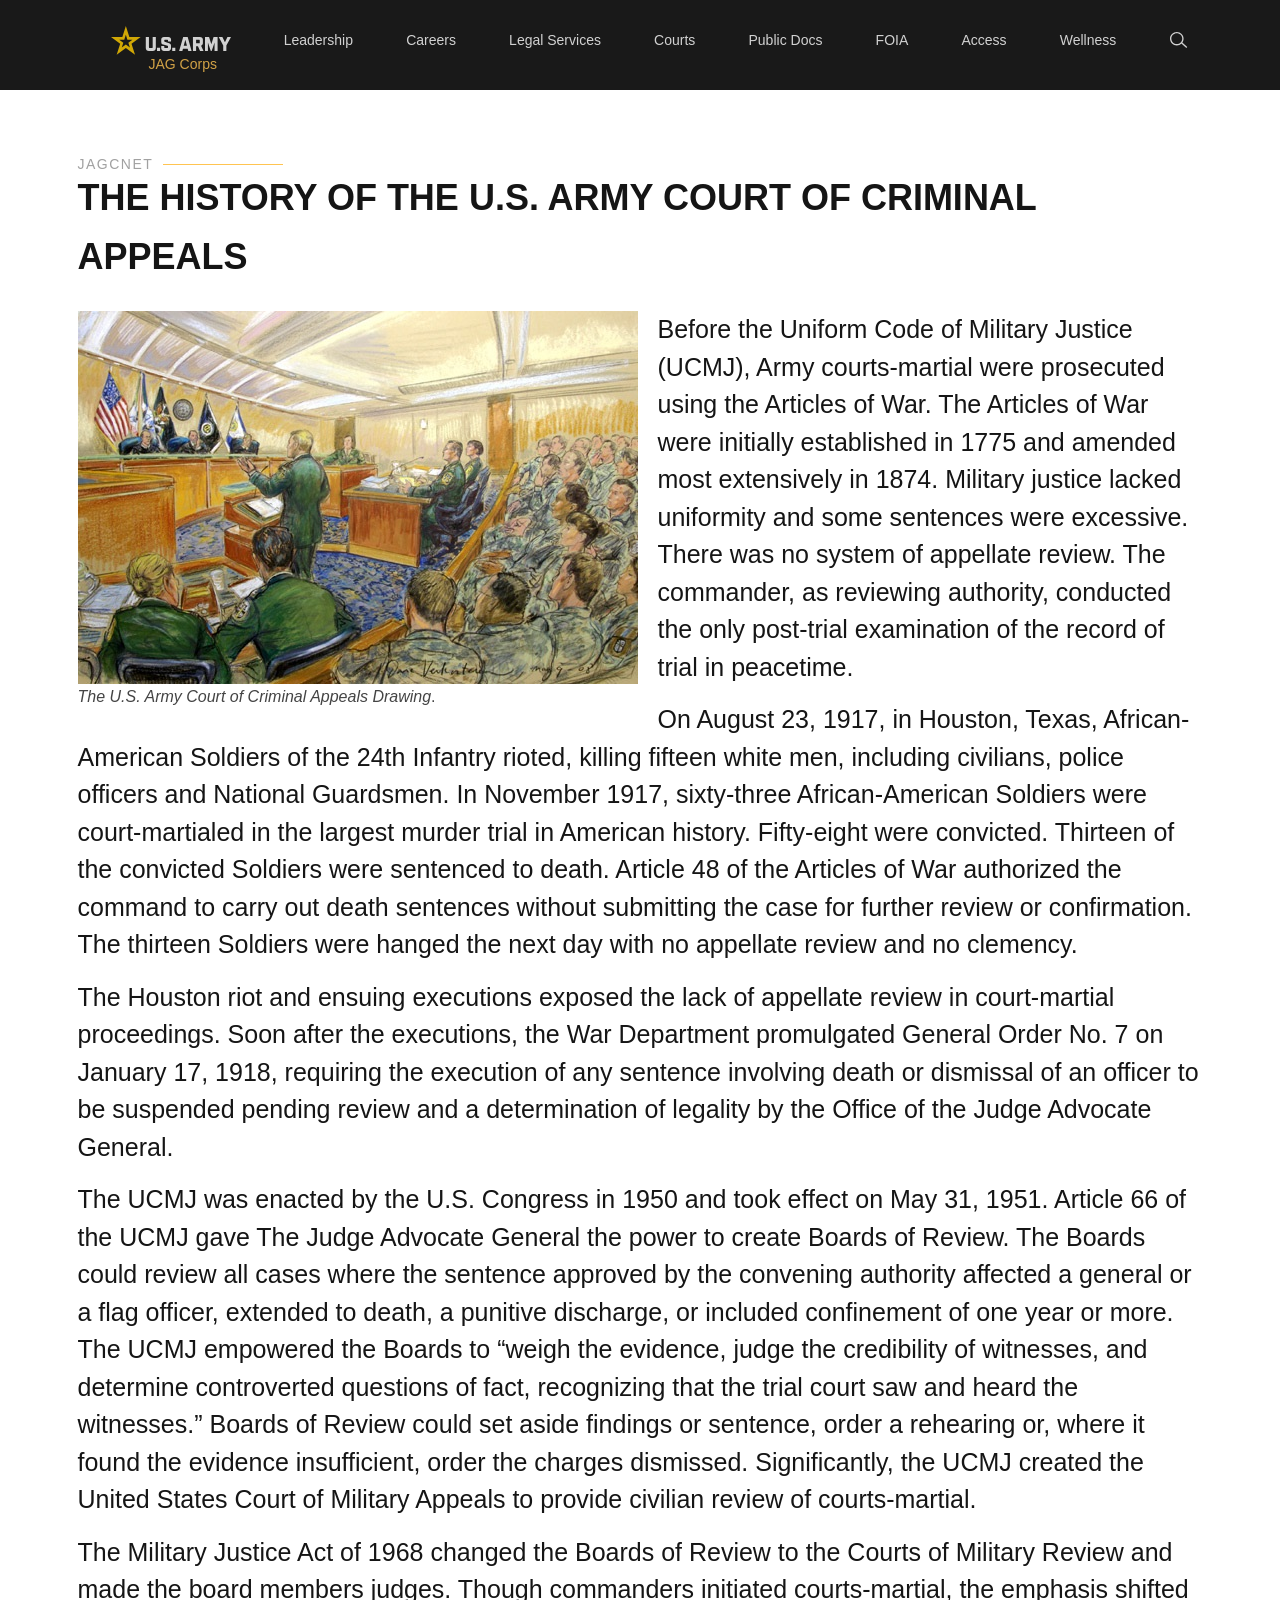
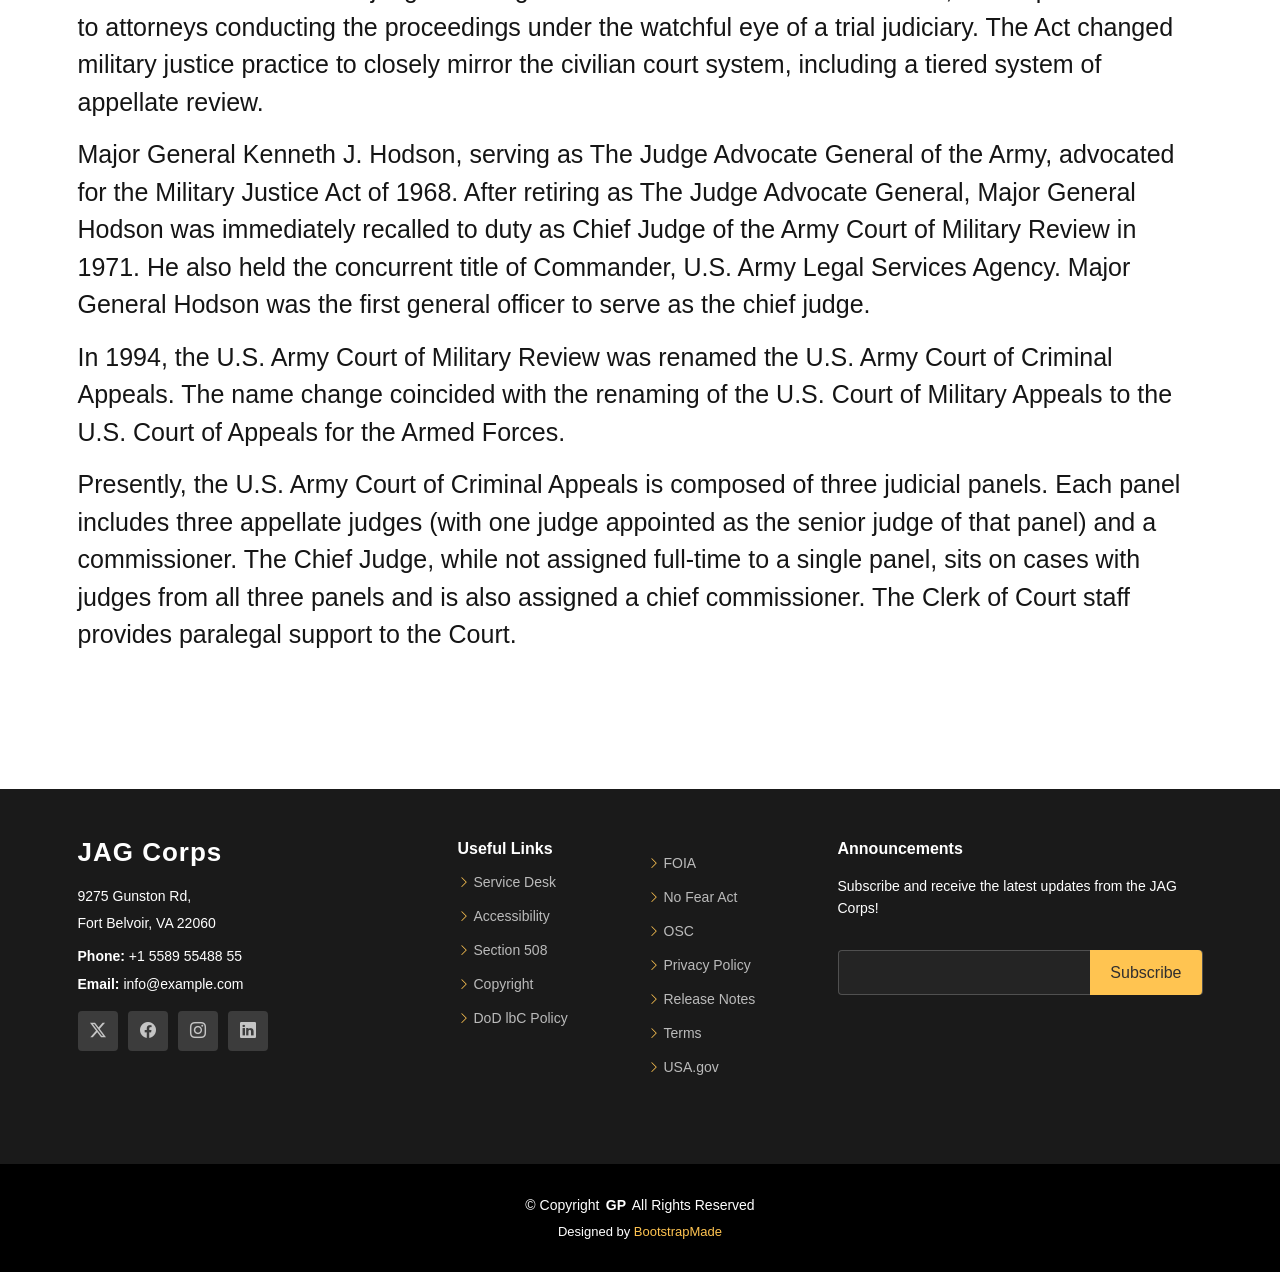
==== appeals.html @ 8dbef09d "updated new pages judical and appeals" ====
<!DOCTYPE html>
<html lang="en">

<head>
  <meta charset="utf-8">
  <meta content="width=device-width, initial-scale=1.0" name="viewport">
  <title>Index - Gp Bootstrap Template</title>
  <meta content="" name="description">
  <meta content="" name="keywords">

  <!-- Favicons -->
  <link href="assets/img/favicon.png" rel="icon">
  <link href="assets/img/apple-touch-icon.png" rel="apple-touch-icon">

  <!-- Fonts -->
  <link href="https://fonts.googleapis.com" rel="preconnect">
  <link href="https://fonts.gstatic.com" rel="preconnect" crossorigin>
  <link
    href="https://fonts.googleapis.com/css2?family=Roboto:ital,wght@0,100;0,300;0,400;0,500;0,700;0,900;1,100;1,300;1,400;1,500;1,700;1,900&family=Poppins:ital,wght@0,100;0,200;0,300;0,400;0,500;0,600;0,700;0,800;0,900;1,100;1,200;1,300;1,400;1,500;1,600;1,700;1,800;1,900&family=Raleway:ital,wght@0,100;0,200;0,300;0,400;0,500;0,600;0,700;0,800;0,900;1,100;1,200;1,300;1,400;1,500;1,600;1,700;1,800;1,900&display=swap"
    rel="stylesheet">

  <!-- Vendor CSS Files -->
  <link href="assets/vendor/bootstrap/css/bootstrap.min.css" rel="stylesheet">
  <link href="assets/vendor/bootstrap-icons/bootstrap-icons.css" rel="stylesheet">
  <link href="assets/vendor/aos/aos.css" rel="stylesheet">
  <link href="assets/vendor/swiper/swiper-bundle.min.css" rel="stylesheet">
  <link href="assets/vendor/glightbox/css/glightbox.min.css" rel="stylesheet">

  <!-- Main CSS File -->
  <link href="assets/css/main.css" rel="stylesheet">

  <!-- =======================================================
  * Template Name: Gp
  * Template URL: https://bootstrapmade.com/gp-free-multipurpose-html-bootstrap-template/
  * Updated: Jun 14 2024 with Bootstrap v5.3.3
  * Author: BootstrapMade.com
  * License: https://bootstrapmade.com/license/
  ======================================================== -->
</head>

<body class="index-page">

  <!-- Nav wrapper -->
  <div class="nav-container">
    <nav>
      <ul class="mobile-nav">
        <li>
          <div class="menu-icon-container">
            <div class="menu-icon">
              <span class="line-1"></span>
              <span class="line-2"></span>
            </div>
          </div>
        </li>
        <li class="new-mobile-logo">
          <a href="./index.html" class="link-logo" target="_blank">
            <img src="./assets/images/usarmy.svg" alt="" class="img-logo">
          </a>
          <p class="">JAG Corps</p>
        </li>
        <!-- <li>
            <a href="#" class="link-bag"></a>
          </li> -->
      </ul>
      <ul class="desktop-nav">
        <li>
          <a href="./index.html" class="link-logo">
            <img src="./assets/images/usarmy.svg" alt="" class="img-logo">
            <span class="jag-logo">JAG Corps</span>
          </a>
        </li>
        <li>
          <a href="#" class="tab-search" id="tab-search">Leadership</a>
        </li>
        <li>
          <a href="#" class="second-search">Careers</a>
        </li>
        <li>
          <a href="#" class="third-search">Legal Services</a>
        </li>
        <li>
          <a href="#" class="fourth-search">Courts</a>
        </li>
        <li>
          <a href="#" class="five-search">Public Docs</a>
        </li>
        <li>
          <a href="#" class="six-search">FOIA</a>
        </li>
        <li>
          <a href="#" class="seven-search">Access</a>
        </li>
        <li>
          <a href="#" class="eight-search">Wellness</a>
        </li>
        <li>
          <a href="#" class="link-search"></a>
        </li>
        <!-- <li>
                      <a href="#" class="link-bag"></a>
                  </li> -->
      </ul>
    </nav> <!-- End of navigation items -->

    <!-- Search bar code -->
    <div class="search-container hide">
      <div class="link-search"></div>

      <div class="search-bar active">
        <form action="">
          <input type="text" placeholder="Search JAGCNet">
        </form>
      </div>
      <div class="link-close"></div>
      <div class="quick-links">
        <!-- I added a logo here -->
        <!-- <div class="desktop-logo">
            <img src="./assets/images/usarmy.svg" alt="" class="img-logo">
            <span class="jag-logo">JAG Corps</span>
          </div> -->
        <h2>Quick Links</h2>
        <ul class="flex-links">
          <li>
            <a href="https://tjaglcs.army.mil/" target="_blank">Legal Center and School</a>
          </li>
          <li>
            <a href="https://www.jagcnet.army.mil/sites/Advocacy.nsf" target="_blank">Advocacy Center</a>
          </li>
          <li>
            <a href="https://www.jagcnet.army.mil/ppto" target="_blank">Personnel</a>
          </li>
          <li>
            <a href="https://www.jagcnet.army.mil/Sites/CP56.nsf" target="_blank">CP-56</a>
          </li>
          <li>
            <a href="https://www.army.mil/ostc" target="_blank">OSTC</a>
          </li>
          <li>
            <a href="https://www.jagcnet.army.mil/Sites/JAGC.nsf/help.xsp" target="_blank">Help</a>
          </li>
          <li>
            <a href="#">Contact</a>
          </li>
          <li>
            <a href="#">Public Administrator Login</a>
          </li>
          <li>
            <a href="#">Login to JAGCNet</a>
          </li>
        </ul>


      </div>
    </div>

    <!-- Search bar code first link -->
    <div class="search-container first-link hide" id="first-link">
      <div class="link-search"></div>
      <div class="tab-search"></div>
      <div class="search-bar active">
        <form action="">
          <input type="text" placeholder="Search JAGCNet">
        </form>
      </div>
      <div class="firstLink-close"></div>
      <div class="quick-links">
        <!-- <div class="desktop-logo">
            <img src="./assets/images/usarmy.svg" alt="" class="img-logo">
            <span class="jag-logo">JAG Corps</span>
          </div> -->
        <h2>Leadership Links</h2>
        <ul class="flex-links">
          <li>
            <a href="./leader.html" target="_blank">Leadership</a>
          </li>
          <li>
            <a href="https://www.jagcnet.army.mil/Sites/jagc.nsf/homeContent.xsp?open&documentId=DEE613DFEC84B73B852579BC006142CE"
              target="_blank">Mission and Vision</a>
          </li>
          <li>
            <a href="https://www.jagcnet.army.mil/Sites/jagc.nsf/homeContent.xsp?documentId=A7D21BDE69E7A0E685258801005858F8"
              target="_blank">JAG Corps Strategy</a>
          </li>

          <li>
            <a href="https://www.jagcnet.army.mil/Sites/jagc.nsf/91EFF120637EC24D85257DB7005D879C/$File/JAGC%20Poster%202014.pdf"
              target="_blank">JAGC Poster</a>
          </li>


          <li>
            <a href="#">Army OneSource</a>
          </li>
          <li>
            <a href="https://login.milsuite.mil/?goto=https%3A%2F%2Fwww.milsuite.mil%3A443%2F"
              target="_blank">MilSuite</a>
          </li>
          <li>
            <a href="https://www.jagcnet.army.mil/Sites/JAGC.nsf/inMemoriam.xsp" target="_blank">In Memoriam</a>
          </li>
          <li>
            <a href="https://www.jagcnet.army.mil/Sites/JAGC.nsf/46DCA0CA1EE75266852586C5004A681F/$File/US%20Army%20JAG%20Corps%20Four%20Constants%20Smart%20Card.pdf"
              target="_blank">US Army JAG Corps Four “Constants” Smart Card</a>
          </li>
          <li>
            <a href="https://www.jagcnet.army.mil/Sites/JAGC.nsf/homeContent.xsp?open&documentId=7A2BDED61356AFAC852579F400662B36"
              target="_blank">Reserve Army Office Legal Websites</a>
          </li>

        </ul>


      </div>
    </div>

    <!-- Search bar code second link -->
    <div class="search-container second-link hide" id="second-link">
      <div class="link-search"></div>
      <div class="second-search"></div>
      <div class="search-bar active">
        <form action="">
          <input type="text" placeholder="Search Jagcnet">
        </form>
      </div>
      <div class="secondLink-close"></div>
      <div class="quick-links">
        <!-- <div class="desktop-logo">
            <img src="./assets/images/usarmy.svg" alt="" class="img-logo">
            <span class="jag-logo">JAG Corps</span>
          </div> -->
        <h2>Career Links</h2>
        <ul class="flex-links">
          <li>
            <a href="https://www.jagcnet.army.mil/GoArmyJAG" target="_blank">Lawyers</a>
          </li>
          <li>
            <a href="https://www.jagcnet.army.mil/GoArmyJAG" target="_blank">Internship/Externship Program</a>
          </li>
          <li>
            <a href="https://www.jagcnet.army.mil/GoArmyJAG" target="_blank">Paralegals</a>
          </li>
          <li>
            <a href="https://www.jagcnet.army.mil/GoArmyJAG" target="_blank">Civilians</a>
          </li>
          <li>
            <a href="https://myaccess.dmdc.osd.mil/identitymanagement/app/login" target="_blank">Military Spouse
              Attorney Hiring Program</a>
          </li>

        </ul>


      </div>
    </div>
    <!-- Search bar code third link -->
    <div class="search-container third-link hide" id="third-link">
      <div class="link-search"></div>
      <div class="third-search"></div>
      <div class="search-bar active">
        <form action="">
          <input type="text" placeholder="Search Jagcnet">
        </form>
      </div>
      <div class="thirdLink-close"></div>
      <div class="quick-links">
        <!-- <div class="desktop-logo">
            <img src="./assets/images/usarmy.svg" alt="" class="img-logo">
            <span class="jag-logo">JAG Corps</span>
          </div> -->
        <h2>Legal Services Links</h2>
        <ul class="flex-links">
          <li>
            <a href="https://www.jagcnet.army.mil/USARCS" target="_blank">Claims Website</a>
          </li>
          <li>
            <a href="https://www.jagcnet.army.mil/Apps/PCLAIMS/PCLAIMSPublic.nsf" target="_blank">File a Personnel
              Claim</a>
          </li>
          <li>
            <a href="https://www.jagcnet.army.mil/Sites/claims.nsf/homeContent.xsp?documentId=66BD58E0FFF0D03385257ABF0065D596"
              target="_blank">How to File a Tort Claim</a>
          </li>
          <li>
            <a href="https://www.jagcnet.army.mil/Legal" target="_blank">Legal Services Website</a>
          </li>
          <li>
            <a href="https://legalassistance.law.af.mil/" target="_blank">Legal Assistance Offices</a>
          </li>
          <li>
            <a href="https://www.jagcnet.army.mil/Sites/OSC.nsf" target="_blank">Office of the Soldier's Counsel</a>
          </li>
          <li>
            <a href="https://www.jagcnet.army.mil/SLRR" target="_blank">Soldier Legal Readiness Review</a>
          </li>
          <li>
            <a href="https://www.jagcnet.army.mil/SVCounsel" target="_blank">Special Victims' Counsel Program</a>
          </li>
          <li>
            <a href="https://www.jagcnet.army.mil/TDS" target="_blank">Trial Defense Service</a>
          </li>
          <li>
            <a href="#" target="_blank">Online Ethics Training</a>
          </li>
          <li>
            <a href="#" target="_blank">Initial Ethics Training for New Personnel</a>
          </li>
          <li>
            <a href="https://www.jagcnet.army.mil/Sites/ProcurementFraud.nsf" target="_blank">Procurement Fraud
              Division</a>
          </li>
        </ul>


      </div>
    </div>
    <!-- Search bar code fourth link -->
    <div class="search-container fourth-link hide" id="fourth-link">
      <div class="link-search"></div>
      <div class="fourth-search"></div>
      <div class="search-bar active">
        <form action="">
          <input type="text" placeholder="Search Jagcnet">
        </form>
      </div>
      <div class="fourthLink-close"></div>
      <div class="quick-links">
        <!-- <div class="desktop-logo">
            <img src="./assets/images/usarmy.svg" alt="" class="img-logo">
            <span class="jag-logo">JAG Corps</span>
          </div> -->
        <h2>Court Links</h2>
        <ul class="flex-links">
          <li>
            <a href="https://www.jagcnet.army.mil/USATJ" target="_blank">U.S. Army Trial Judiciary</a>
          </li>
          <li>
            <a href="https://www.jagcnet.army.mil/Apps/eDocket/eDocketPublic.nsf" target="_blank">eDocket</a>
          </li>
          <li>
            <a href="#">Random Number Generator (Classic Version)</a>
          </li>
          <li>
            <a href="https://www.jagcnet.army.mil/PMRG" target="_blank">Court-Martial Panel Member
              Randomization Generator</a>
          </li>
          <li>
            <a href="https://www.jagcnet.army.mil/ACCA" target="_blank">U.S. Army Court of Criminal Appeals</a>
          </li>
          <li>
            <a href="https://www.jagcnet.army.mil/ACCALibrary/cases/opinions/OC" target="_blank">ACCA APPELLATE
              LIBRARY</a>
          </li>
          <li>
            <a href="https://www.jagcnet.army.mil/RulesofCourt" target="_blank">Rules of the Court</a>
          </li>
          <li>
            <a href="https://www.armfor.uscourts.gov/newcaaf/home.htm" target="_blank">U.S. Court of Appeals for the
              Armed Forces</a>
          </li>
          <li>
            <a href="https://www.supremecourt.gov/" target="_blank">U.S. Supreme Court</a>
          </li>
        </ul>


      </div>
    </div>
    <!-- Search bar code five link -->
    <div class="search-container five-link hide" id="five-link">
      <div class="link-search"></div>
      <div class="five-search"></div>
      <div class="search-bar active">
        <form action="">
          <input type="text" placeholder="Search Jagcnet">
        </form>
      </div>
      <div class="fiveLink-close"></div>
      <div class="quick-links">
        <!-- <div class="desktop-logo">
            <img src="./assets/images/usarmy.svg" alt="" class="img-logo">
            <span class="jag-logo">JAG Corps</span>
          </div> -->
        <h2>Public Libraries</h2>
        <ul class="flex-links">
          <li>
            <a href="#">Administrative and Civil Law</a>
          </li>
          <li>
            <a href="#">Claims</a>
          </li>
          <li>
            <a href="#">Contract and Fiscal law</a>
          </li>
          <li>
            <a href="#">National Security Law</a>
          </li>
          <li>
            <a href="#">Legal Assistance</a>
          </li>
          <li>
            <a href="https://www.jagcnet.army.mil/Sites/jagc.nsf/EE26CE7A9678A67A85257E1300563559/$File/CommandersLegalHandbook.pdf"
              target="_blank">Commander's Legal Handbook</a>
          </li>
          <li>
            <a href="https://www.jagcnet.army.mil/lawofficemanagement" target="_blank">Law Office Management</a>
          </li>
          <li>
            <a href="https://www.jagcnet.army.mil/Sites/JAGC.nsf/F3FBB5D831EAED2F8525855F006400F2/%24File/2019%20Advocacy%20Trainer.pdf"
              target="_blank">Advocacy Trainer (PDF Manual only)</a>
          </li>
          <li>
            <a href="https://www.jagcnet.army.mil/Sites/jagc.nsf/homeContent.xsp?documentId=7C4D0630163282308525855F00647525"
              target="_blank">Advocacy Trainer (PDF Manual and Videos)</a>
          </li>
          <li>
            <a href="#">Pub 1-1</a>
          </li>
          <li>
            <a href="https://www.jagcnet.army.mil/Sites/JAGC.nsf/homeContent.xsp?documentId=6448C92179F9C21C8525897C003AFC80"
              target="_blank">RC PPTO Update</a>
          </li>

        </ul>

      </div>
    </div>


    <!-- Search bar code six link -->
    <div class="search-container six-link hide" id="six-link">
      <div class="link-search"></div>
      <div class="six-search"></div>
      <div class="search-bar active">
        <form action="">
          <input type="text" placeholder="Search Jagcnet">
        </form>
      </div>
      <div class="sixLink-close"></div>
      <div class="quick-links">
        <!-- <div class="desktop-logo">
            <img src="./assets/images/usarmy.svg" alt="" class="img-logo">
            <span class="jag-logo">JAG Corps</span>
          </div> -->
        <h2>FOIA Links</h2>
        <ul class="flex-links">
          <li>
            <a href="#">ACCA Opinions</a>
          </li>
          <li>
            <a href="#">Army Court-Martial Public Record System</a>
          </li>
          <li>
            <a href="#">Army Settlements</a>
          </li>
          <li>
            <a href="#">Bankruptcy Listings</a>
          </li>
          <li>
            <a href="#">FOIA Contact Information</a>
          </li>
          <li>
            <a href="#">Commander's Legal Handbook</a>
          </li>


        </ul>

      </div>
    </div>

    <!-- Search bar code seven link -->
    <div class="search-container seven-link hide" id="seven-link">
      <div class="link-search"></div>
      <div class="seven-search"></div>
      <div class="search-bar active">
        <form action="">
          <input type="text" placeholder="Search Jagcnet">
        </form>
      </div>
      <div class="sevenLink-close"></div>
      <div class="quick-links">
        <!-- <div class="desktop-logo">
            <img src="./assets/images/usarmy.svg" alt="" class="img-logo">
            <span class="jag-logo">JAG Corps</span>
          </div> -->
        <h2>Access Links</h2>
        <ul class="flex-links">
          <li>
            <a href="#">FOIA</a>
          </li>
          <li>
            <a href="#">Request an Account</a>
          </li>
        </ul>

      </div>
    </div>

    <!-- Search bar code eight link -->
    <div class="search-container eight-link hide" id="eight-link">
      <div class="link-search"></div>
      <div class="eight-search"></div>
      <div class="search-bar active">
        <form action="">
          <input type="text" placeholder="Search Jagcnet">
        </form>
      </div>
      <div class="eightLink-close"></div>
      <div class="quick-links">
        <!-- <div class="desktop-logo">
            <img src="./assets/images/usarmy.svg" alt="" class="img-logo">
            <span class="jag-logo">JAG Corps</span>
          </div> -->
        <h2>Wellness Resource Links</h2>
        <ul class="flex-links">
          <li>
            <a href="#">OCONUS Military Family Life Counseling (MFLC) POCs</a>
          </li>
          <li>
            <a href="#">Military Crisis Line</a>
          </li>
          <li>
            <a href="#">Army Suicide Prevention Program</a>
          </li>
          <li>
            <a href="#">Suicide & Crisis Hotline</a>
          </li>
          <li>
            <a href="#">Human Performance Resources (by CHAMP)</a>
          </li>
          <li>
            <a href="#">Health & Wellness (Military OneSource)</a>
          </li>
          <li>
            <a href="#">Mental Health Resources</a>
          </li>
          <li>
            <a href="#">ABA Mental Health Resources</a>
          </li>
          <li>
            <a href="#">Army Resilience Directorate</a>
          </li>
          <li>
            <a href="#">Army Ready and Resilient (R2) Performance Centers</a>
          </li>
          <li>
            <a href="#">Stress and Relaxation Drills</a>
          </li>
          <li>
            <a href="#">Nutrition Tips</a>
          </li>
        </ul>

      </div>
    </div>




    <!-- Mobile Verison -->
    <div class="mobile-search-container">
      <div class="link-search"></div>
      <div class="search-bar">
        <form action="">
          <input type="text" placeholder="Search JAGCNet">
        </form>
      </div>
      <span class="cancel-btn">Cancel</span>
      <div class="quick-links">
        <h2>Quick Links</h2>
        <ul>
          <li>
            <a href="#">Legal Center and School</a>
          </li>
          <li>
            <a href="#">Advocacy Center</a>
          </li>
          <li>
            <a href="#">Personnel</a>
          </li>
          <li>
            <a href="#">CP-56</a>
          </li>
          <li>
            <a href="#">OSTC</a>
          </li>
          <li>
            <a href="#">Help</a>
          </li>
          <li>
            <a href="#">Contact</a>
          </li>
          <li>
            <a href="#">Public Administrator Login</a>
          </li>
          <li>
            <a href="#">Login to JAGCNet</a>
          </li>
        </ul>


      </div>
    </div>

    <!-- leadership Mobile Verison -->
    <div class="firstmobile-search-container hide">
      <div class="link-search"></div>
      <div class="search-bar">
        <form action="">
          <input type="text" placeholder="Search JAGCNet">
        </form>
      </div>
      <span class="cancel-btn">Cancel</span>
      <div class="quick-links">
        <h2>Leadership Links</h2>
        <ul>
          <li>
            <a href="./leader.html">Leadership</a>
          </li>
          <li>
            <a href="#">Mission and Vision</a>
          </li>
          <li>
            <a href="#">JAG Corps Strategy</a>
          </li>
          <li>
            <a href="#">JAGC Poster</a>
          </li>
          <li>
            <a href="#">US Army JAG Corps Four “Constants” Smart Card</a>
          </li>
          <li>
            <a href="#">Reserve Army Office Legal Websites</a>
          </li>
          <li>
            <a href="#">Army OneSource</a>
          </li>
          <li>
            <a href="#">MilSuite</a>
          </li>
          <li>
            <a href="#">In Memoriam</a>
          </li>
        </ul>


      </div>
    </div>

    <!-- Careers Mobile Verison -->
    <div class="secondmobile-search-container hide">
      <div class="link-search"></div>
      <div class="search-bar">
        <form action="">
          <input type="text" placeholder="Search JAGCNet">
        </form>
      </div>
      <span class="cancel-btn">Cancel</span>
      <div class="quick-links">
        <h2>Career Links</h2>
        <ul>
          <li>
            <a href="#">Lawyers</a>
          </li>
          <li>
            <a href="#">Internship/Externship Program</a>
          </li>
          <li>
            <a href="#">Paralegals</a>
          </li>
          <li>
            <a href="#">Military Spouse Attorney Hiring Program</a>
          </li>
        </ul>


      </div>
    </div>

    <!-- Legal Services Mobile Verison -->
    <div class="thirdmobile-search-container hide">
      <div class="link-search"></div>
      <div class="search-bar">
        <form action="">
          <input type="text" placeholder="Search JAGCNet">
        </form>
      </div>
      <span class="cancel-btn">Cancel</span>
      <div class="quick-links">
        <h2>Legal Services</h2>
        <ul>
          <li>
            <a href="#">Claims Website</a>
          </li>
          <li>
            <a href="#">File a Personnel Claim</a>
          </li>
          <li>
            <a href="#">How to File a Tort Claim</a>
          </li>
          <li>
            <a href="#">Legal Services Website</a>
          </li>
          <li>
            <a href="#">Legal Assistance Offices</a>
          </li>
          <li>
            <a href="#">Office of the Soldier's Counsel</a>
          </li>
          <li>
            <a href="#">Soldier Legal Readiness Review</a>
          </li>
          <li>
            <a href="#">Special Victims' Counsel Program</a>
          </li>
          <li>
            <a href="#">Trial Defense Service</a>
          </li>
          <li>
            <a href="#">Online Ethics Training</a>
          </li>
          <li>
            <a href="#">Initial Ethics Training for New Personnel</a>
          </li>
          <li>
            <a href="#">Procurement Fraud Division</a>
          </li>
        </ul>
      </div>
    </div>
    <!-- Courts Mobile Verison -->
    <div class="fourthmobile-search-container hide">
      <div class="link-search"></div>
      <div class="search-bar">
        <form action="">
          <input type="text" placeholder="Search JAGCNet">
        </form>
      </div>
      <span class="cancel-btn">Cancel</span>
      <div class="quick-links">
        <h2>Court Links</h2>
        <ul>
          <li>
            <a href="#">U.S. Army Trial Judiciary (Website)</a>
          </li>
          <li>
            <a href="#">U.S. Army Trial Judiciary (Website)</a>
          </li>
          <li>
            <a href="#">Random Number Generator (Classic Version)</a>
          </li>
          <li>
            <a href="#">Court-Martial Panel Randomization Generator</a>
          </li>
          <li>
            <a href="#">U.S. Army Court of Criminal Appeals (Website)</a>
          </li>
          <li>
            <a href="#">U.S. Army Court of Criminal Appeals (Opinions)</a>
          </li>
          <li>
            <a href="#">Rules of the Court</a>
          </li>
          <li>
            <a href="#">U.S. Court of Appeals for the Armed Forces</a>
          </li>
          <li>
            <a href="#">U.S. Supreme Court</a>
          </li>
        </ul>
      </div>
    </div>

    <!-- Public Docs Mobile Verison -->
    <div class="fivemobile-search-container hide">
      <div class="link-search"></div>
      <div class="search-bar">
        <form action="">
          <input type="text" placeholder="Search JAGCNet">
        </form>
      </div>
      <span class="cancel-btn">Cancel</span>
      <div class="quick-links">
        <h2>Public Doc Links</h2>
        <ul>
          <li>
            <a href="#">Administrative and Civil Law</a>
          </li>
          <li>
            <a href="#">Claims</a>
          </li>
          <li>
            <a href="#">National Security Law</a>
          </li>
          <li>
            <a href="#">Legal Assistance</a>
          </li>
          <li>
            <a href="#">Commander's Legal Handbook</a>
          </li>
          <li>
            <a href="#">Law Office Management</a>
          </li>
          <li>
            <a href="#">Advocacy Trainer (PDF Manual only)</a>
          </li>
          <li>
            <a href="#">Advocacy Trainer (PDF Manual and Videos)</a>
          </li>
          <li>
            <a href="#">Pub 1-1</a>
          </li>
          <li>
            <a href="#">RC PPTO Update</a>
          </li>
        </ul>
      </div>
    </div>

    <!-- FOIA Mobile Verison -->
    <div class="sixmobile-search-container hide">
      <div class="link-search"></div>
      <div class="search-bar">
        <form action="">
          <input type="text" placeholder="Search JAGCNet">
        </form>
      </div>
      <span class="cancel-btn">Cancel</span>
      <div class="quick-links">
        <h2>FOIA Links</h2>
        <ul>
          <li>
            <a href="#">ACCA Opinions</a>
          </li>
          <li>
            <a href="#">Army Court-Martial Public Record System</a>
          </li>
          <li>
            <a href="#">Army Settlements</a>
          </li>
          <li>
            <a href="#">Bankruptcy Listings</a>
          </li>
          <li>
            <a href="#">FOIA Contact Information</a>
          </li>
        </ul>
      </div>
    </div>

    <!-- Access Mobile Verison -->
    <div class="sevenmobile-search-container hide">
      <div class="link-search"></div>
      <div class="search-bar">
        <form action="">
          <input type="text" placeholder="Search JAGCNet">
        </form>
      </div>
      <span class="cancel-btn">Cancel</span>
      <div class="quick-links">
        <h2>Access Links</h2>
        <ul>
          <li>
            <a href="#">FOIA</a>
          </li>
          <li>
            <a href="#">Request an Account</a>
          </li>
        </ul>
      </div>
    </div>
    <!-- Wellness Mobile Verison -->
    <div class="eightmobile-search-container hide">
      <div class="link-search"></div>
      <div class="search-bar">
        <form action="">
          <input type="text" placeholder="Search JAGCNet">
        </form>
      </div>
      <span class="cancel-btn">Cancel</span>
      <div class="quick-links">
        <h2>Wellness Links</h2>
        <ul>
          <li>
            <a href="#">OCONUS Military Family Life Counseling (MFLC) POCs</a>
          </li>
          <li>
            <a href="#">Military Crisis Line</a>
          </li>
          <li>
            <a href="#">Army Suicide Prevention Program</a>
          </li>
          <li>
            <a href="#">Suicide & Crisis Hotline</a>
          </li>
          <li>
            <a href="#">Human Performance Resources (by CHAMP)</a>
          </li>
          <li>
            <a href="#">Health & Wellness (Military OneSource)</a>
          </li>
          <li>
            <a href="#">Mental Health Resources</a>
          </li>
          <li>
            <a href="#">ABA Mental Health Resources</a>
          </li>
          <li>
            <a href="#">Army Resilience Directorate</a>
          </li>
          <li>
            <a href="#">Army Ready and Resilient (R2) Performance Centers</a>
          </li>
          <li>
            <a href="#">Stress and Relaxation Drills</a>
          </li>
          <li>
            <a href="#">Nutrition Tips</a>
          </li>
        </ul>
      </div>
    </div>

  </div><!-- End  Nav wrapper -->

  <!-- This is code for the overlay feature -->
  <div class="overlay"></div>

  <main class="main">




    <!-- /Call To Action Section -->
    <!-- Team Section -->
    <section id="team" class="team section">
      <!-- Section Title -->
      <div class="container section-title" data-aos="fade-up">
        <h2>JAGCNet</h2>
        <p>The History of the U.S. Army Court of Criminal Appeals</p>
        <figure class="left">
          <img class="judical-img" src="./assets/img/drawing.png" alt="">
          <figcaption><i>The U.S. Army Court of Criminal Appeals Drawing</i>.</figcaption>
        </figure>
        
        <p class="leader-style">Before the Uniform Code of Military Justice (UCMJ), Army courts-martial were prosecuted using the Articles of War. The
        Articles of War were initially established in 1775 and amended most extensively in 1874. Military justice lacked
        uniformity and some sentences were excessive. There was no system of appellate review. The commander, as reviewing
        authority, conducted the only post-trial examination of the record of trial in peacetime.</p>
        <p class="leader-style">On August 23, 1917, in Houston, Texas, African-American Soldiers of the 24th Infantry rioted, killing fifteen white men,
        including civilians, police officers and National Guardsmen. In November 1917, sixty-three African-American Soldiers
        were court-martialed in the largest murder trial in American history. Fifty-eight were convicted. Thirteen of the
        convicted Soldiers were sentenced to death. Article 48 of the Articles of War authorized the command to carry out death
        sentences without submitting the case for further review or confirmation. The thirteen Soldiers were hanged the next day
        with no appellate review and no clemency.</p>
        <p class="leader-style">The Houston riot and ensuing executions exposed the lack of appellate review in court-martial proceedings. Soon after
        the executions, the War Department promulgated General Order No. 7 on January 17, 1918, requiring the execution of any
        sentence involving death or dismissal of an officer to be suspended pending review and a determination of legality by
        the Office of the Judge Advocate General.</p> 
        <p class="leader-style">The UCMJ was enacted by the U.S. Congress in 1950 and took effect on May 31, 1951. Article 66 of the UCMJ gave The Judge
        Advocate General the power to create Boards of Review. The Boards could review all cases where the sentence approved by
        the convening authority affected a general or a flag officer, extended to death, a punitive discharge, or included
        confinement of one year or more. The UCMJ empowered the Boards to “weigh the evidence, judge the credibility of
        witnesses, and determine controverted questions of fact, recognizing that the trial court saw and heard the witnesses.”
        Boards of Review could set aside findings or sentence, order a rehearing or, where it found the evidence insufficient,
        order the charges dismissed. Significantly, the UCMJ created the United States Court of Military Appeals to provide
        civilian review of courts-martial.</p>
        <p class="leader-style">The Military Justice Act of 1968 changed the Boards of Review to the Courts of Military Review and made the board
        members judges. Though commanders initiated courts-martial, the emphasis shifted to attorneys conducting the proceedings
        under the watchful eye of a trial judiciary. The Act changed military justice practice to closely mirror the civilian
        court system, including a tiered system of appellate review.</p> 
        <p class="leader-style">Major General Kenneth J. Hodson, serving as The Judge Advocate General of the Army, advocated for the Military Justice
        Act of 1968. After retiring as The Judge Advocate General, Major General Hodson was immediately recalled to duty as
        Chief Judge of the Army Court of Military Review in 1971. He also held the concurrent title of Commander, U.S. Army
        Legal Services Agency. Major General Hodson was the first general officer to serve as the chief judge.</p> 
        <p class="leader-style">In 1994, the U.S. Army Court of Military Review was renamed the U.S. Army Court of Criminal Appeals. The name change
        coincided with the renaming of the U.S. Court of Military Appeals to the U.S. Court of Appeals for the Armed Forces.</p> 
        <p class="leader-style">Presently, the U.S. Army Court of Criminal Appeals is composed of three judicial panels. Each panel includes three
        appellate judges (with one judge appointed as the senior judge of that panel) and a commissioner. The Chief Judge, while
        not assigned full-time to a single panel, sits on cases with judges from all three panels and is also assigned a chief
        commissioner. The Clerk of Court staff provides paralegal support to the Court.</p> 
        
        
      </div><!-- End Section Title -->
      



    </section><!-- /Team Section -->




  </main>

  <footer id="footer" class="footer">

    <div class="footer-top">
      <div class="container">
        <div class="row gy-4">
          <div class="col-lg-4 col-md-6 footer-about">
            <a href="index.html" class="logo d-flex align-items-center">
              <span class="sitename">JAG Corps</span>
            </a>
            <div class="footer-contact pt-3">
              <p>9275 Gunston Rd, </p>
              <p>Fort Belvoir, VA 22060</p>
              <p class="mt-3"><strong>Phone:</strong> <span>+1 5589 55488 55</span></p>
              <p><strong>Email:</strong> <span>info@example.com</span></p>
            </div>
            <div class="social-links d-flex mt-4">
              <a href=""><i class="bi bi-twitter-x"></i></a>
              <a href=""><i class="bi bi-facebook"></i></a>
              <a href=""><i class="bi bi-instagram"></i></a>
              <a href=""><i class="bi bi-linkedin"></i></a>
            </div>
          </div>

          <div class="col-lg-2 col-md-3 footer-links">
            <h4>Useful Links</h4>
            <ul>
              <li><i class="bi bi-chevron-right"></i> <a
                  href="https://www.jagcnet.army.mil/Sites/jagc.nsf/homeContent.xsp?documentId=218620BDB3FCBE65852587F70061B77F"
                  target="_blank"> Service Desk</a></li>
              <li><i class="bi bi-chevron-right"></i> <a
                  href="https://www.army.mil/armyequityandinclusion#org-accessibility" target="_blank">
                  Accessibility</a></li>
              <li><i class="bi bi-chevron-right"></i> <a href="https://dodcio.defense.gov/DoDSection508/Std_Stmt.aspx"
                  target="_blank"> Section 508</a></li>
              <li><i class="bi bi-chevron-right"></i> <a
                  href="https://www.jagcnet.army.mil/Sites/JAGC.nsf/footerContent.xsp" target="_blank"> Copyright</a>
              </li>
              <li><i class="bi bi-chevron-right"></i> <a href="https://dodcio.defense.gov/DoD-Web-Policy/"
                  target="_blank"> DoD lbC
                  Policy</a></li>
            </ul>
          </div>

          <div class="col-lg-2 col-md-3 footer-links">
            <h4></h4>
            <ul>
              <li><i class="bi bi-chevron-right"></i> <a
                  href="https://www.jagcnet.army.mil/Sites/JAGC.nsf/footerContent.xsp" target="_blank"> FOIA</a></li>
              <li><i class="bi bi-chevron-right"></i> <a href="https://www.army.mil/article/236698" target="_blank"> No
                  Fear Act</a>
              </li>
              <li><i class="bi bi-chevron-right"></i> <a href="https://osc.gov/Pages/About.aspx" target="_blank">
                  OSC</a></li>
              <li><i class="bi bi-chevron-right"></i> <a
                  href="https://www.jagcnet.army.mil/Sites/JAGC.nsf/footerContent.xsp" target="_blank"> Privacy
                  Policy</a></li>
              <li><i class="bi bi-chevron-right"></i> <a
                  href="https://www.jagcnet.army.mil/Sites/JAGC.nsf/footerContent.xsp" target="_blank"> Release
                  Notes</a></li>
              <li><i class="bi bi-chevron-right"></i> <a
                  href="https://www.jagcnet.army.mil/Sites/JAGC.nsf/footerContent.xsp" target="_blank"> Terms</a></li>
              <li><i class="bi bi-chevron-right"></i> <a href="https://www.usa.gov/" target="_blank"> USA.gov</a></li>
            </ul>
          </div>

          <div class="col-lg-4 col-md-12 footer-newsletter">
            <h4>Announcements</h4>
            <p>Subscribe and receive the latest updates from the JAG Corps!</p>
            <form action="forms/newsletter.php" method="post" class="php-email-form">
              <div class="newsletter-form"><input type="email" name="email"><input type="submit" value="Subscribe">
              </div>
              <div class="loading">Loading</div>
              <div class="error-message"></div>
              <div class="sent-message">Your subscription request has been sent. Thank you!</div>
            </form>
          </div>

        </div>
      </div>
    </div>

    <div class="copyright">
      <div class="container text-center">
        <p>© <span>Copyright</span> <strong class="px-1 sitename">GP</strong> <span>All Rights Reserved</span></p>
        <div class="credits">
          <!-- All the links in the footer should remain intact. -->
          <!-- You can delete the links only if you've purchased the pro version. -->
          <!-- Licensing information: https://bootstrapmade.com/license/ -->
          <!-- Purchase the pro version with working PHP/AJAX contact form: [buy-url] -->
          Designed by <a href="https://bootstrapmade.com/">BootstrapMade</a>
        </div>
      </div>
    </div>

  </footer>

  <!-- Scroll Top -->
  <a href="#" id="scroll-top" class="scroll-top d-flex align-items-center justify-content-center"><i
      class="bi bi-arrow-up-short"></i></a>

  <!-- Preloader -->
  <div id="preloader"></div>

  <!-- Vendor JS Files -->
  <script src="assets/vendor/bootstrap/js/bootstrap.bundle.min.js"></script>
  <script src="assets/vendor/php-email-form/validate.js"></script>
  <script src="assets/vendor/aos/aos.js"></script>
  <script src="assets/vendor/swiper/swiper-bundle.min.js"></script>
  <script src="assets/vendor/glightbox/js/glightbox.min.js"></script>
  <script src="assets/vendor/imagesloaded/imagesloaded.pkgd.min.js"></script>
  <script src="assets/vendor/isotope-layout/isotope.pkgd.min.js"></script>
  <script src="assets/vendor/purecounter/purecounter_vanilla.js"></script>

  <!-- Main JS File -->
  <script src="assets/js/main.js"></script>

</body>

</html>
---- assets/css/main.css ----
/**
* Template Name: Gp
* Template URL: https://bootstrapmade.com/gp-free-multipurpose-html-bootstrap-template/
* Updated: Jun 14 2024 with Bootstrap v5.3.3
* Author: BootstrapMade.com
* License: https://bootstrapmade.com/license/
*/

/*--------------------------------------------------------------
# Font & Color Variables
# Help: https://bootstrapmade.com/color-system/
--------------------------------------------------------------*/
/* Fonts */
:root {
  --default-font: "Roboto",  system-ui, -apple-system, "Segoe UI", Roboto, "Helvetica Neue", Arial, "Noto Sans", "Liberation Sans", sans-serif, "Apple Color Emoji", "Segoe UI Emoji", "Segoe UI Symbol", "Noto Color Emoji";
  --heading-font: "Raleway",  sans-serif;
  --nav-font: "Poppins",  sans-serif;
}

@font-face {
    font-display: block;
    font-family: armyicons;
    font-style: normal;
    font-weight: 400;
    src: url(/fonts/armyicons.eot?b3de7f8a2ed1d21f1d081a0b809fc5a0);
    src: url(/fonts/armyicons.eot?b3de7f8a2ed1d21f1d081a0b809fc5a0) format("embedded-opentype"),url(/fonts/armyicons.woff2?908b9ffa37eee703dd72500b58e3a04c) format("woff2"),url(/fonts/armyicons.ttf?8e0d1af4ec6232b5bdd2b63f80626fba) format("truetype"),url(/fonts/armyicons.woff?5b4668f943d12c15f084b2e93a2496ea) format("woff"),url(/fonts/armyicons.svg?804643b83acb36eb7a63127f65717af1) format("svg")
}

/* Global Colors - The following color variables are used throughout the website. Updating them here will change the color scheme of the entire website */
:root { 
  --background-color: #ffffff; /* Background color for the entire website, including individual sections */
  --default-color: #444444; /* Default color used for the majority of the text content across the entire website */
  --heading-color: #151515; /* Color for headings, subheadings and title throughout the website */
  --accent-color: #ffc451; /* Accent color that represents your brand on the website. It's used for buttons, links, and other elements that need to stand out */
  --contrast-color: #312f2f; /* The contrast color is used for elements when the background color is one of the heading, accent, or default colors. Its purpose is to ensure proper contrast and readability when placed over these more dominant colors */
  /* This is the color pallet for the navbar */
  --primary: #7F56D9;
    --secondary: #F4EBFF;
    --text-primary: #101828;
    --text-secondary: #667085;
    --badge-bg: #ECFDF3;
    --badge-text: #027A48;
    --white: #fff;
    --dropdown-bg: rgb(252, 253, 251);
    --shadow: rgba(32, 7, 65, 0.14);
    --container: 124rem;
    --nav-height: 7rem;

}

/* Nav Menu Colors - The following color variables are used specifically for the navigation menu. They are separate from the global colors to allow for more customization options */
:root {
  --nav-color: rgba(255, 255, 255, 0.905);  /* The default color of the main navmenu links */
  --nav-hover-color: #ffc451; /* Applied to main navmenu links when they are hovered over or active */
  --nav-dropdown-background-color: #ffffff; /* Used as the background color for dropdown items that appear when hovering over primary navigation items */
  --nav-dropdown-color: #212529; /* Used for navigation links of the dropdown items in the navigation menu. */
  --nav-dropdown-hover-color: #ffc451; /* Similar to --nav-hover-color, this color is applied to dropdown navigation links when they are hovered over. */
}

/* Template Custom Colors */
:root {
  --footer-background-color: #000000;
}

/* Smooth scroll */
:root {
  scroll-behavior: smooth;
}

/*--------------------------------------------------------------
# General
--------------------------------------------------------------*/
*,
*::before,
*::after {
    margin: 0;
    padding: 0;
    box-sizing: border-box;
    text-decoration: none;
    list-style-type: none;
}

html {
    font-family: 'Inter', sans-serif;
    font-size: 62.5%;
    font-style: normal;
    overflow-x: hidden;
}
/* eample of amry font */
/* .army-font {
    color: #221f20;
    font: normal 1em/1.625 GI,Overpass,sans-serif;
} */

body {
  color: var(--default-color);
  /* background-color: var(--nav-dropdown-hover-color); */
  /* font-family: var(--default-font); */
  font: normal 1em/1.625 GI,Overpass,sans-serif;
  font-size: 1.6rem;
  /* margin-top: 150px; */
  /* position: fixed; */
  overflow-x: hidden;
  /* overflow-y: scroll; */
  
}

a {
  color: var(--accent-color);
  text-decoration: none;
  transition: 0.3s;
}

a:hover {
  color: color-mix(in srgb, var(--accent-color), transparent 25%);
  text-decoration: none;
}

h1,
h2,
h3,
h4,
h5,
h6 {
  color: var(--heading-color);
  /* font-family: var(--heading-font); */
}

.container.top {
  margin-top: 75px;
}

/* New Header styles-------------------------------------  */
/* desktop nav container */
.nav-container {
    background: rgba(0, 0, 0, 0.9);
    /* height: 44px; */
    height: 90px;
    z-index: 300;
    position: fixed;
    left: 0;
    top: 0;
    right: 0;
    
}

.nav-container nav {
    width: 1385px;
    margin: 0 auto;
    padding: 0 8px;
    height: 100%;
    align-content: center;
}

nav .desktop-nav {
    display: flex;
    justify-content: space-between;
    align-items: center;
    position: relative;
    list-style: none;
}

nav .desktop-nav li a {
    color: #fff;
    text-decoration: none;
    font-size: 14px;
    opacity: 0.8;
    transition: opacity 400ms;
}

nav .desktop-nav li a:hover {
    opacity: 1;
}

/* adding the icons */
/* .mobile-link-logo {
    background: url(images/usarmy.svg);
    display: block;
    background-position: center;
    height: 44px;
    width: 15px;
    background-repeat: no-repeat;
} */



.jag-logo {
    color: #ffc451;
    position: absolute;
    top: 35px;
    left: 58px;
}

.link-search {
    background: url(../images/search-icon.svg);
    display: block;
    background-position: center;
    background-size: 18px;
    height: 44px;
    width: 20px;
    background-repeat: no-repeat;
}

.link-bag {
    background: url(../images/bag-icon.svg);
    display: block;
    background-position: center;
    height: 44px;
    background-size: 17px;
    width: 20px;
    background-repeat: no-repeat;
}

.link-close {
    background: url(../images/close-icon.svg);
    display: block;
    background-position: center;
    height: 44px;
    background-size: 17px;
    width: 20px;
    background-repeat: no-repeat;
}
.firstLink-close {
    background: url(../images/close-icon.svg);
    display: block;
    background-position: center;
    height: 44px;
    background-size: 17px;
    width: 20px;
    background-repeat: no-repeat;
    
}
.secondLink-close {
    background: url(../images/close-icon.svg);
    display: block;
    background-position: center;
    height: 44px;
    background-size: 17px;
    width: 20px;
    background-repeat: no-repeat;
}
.thirdLink-close {
    background: url(../images/close-icon.svg);
    display: block;
    background-position: center;
    height: 44px;
    background-size: 17px;
    width: 20px;
    background-repeat: no-repeat;
}
.fourthLink-close {
    background: url(../images/close-icon.svg);
    display: block;
    background-position: center;
    height: 44px;
    background-size: 17px;
    width: 20px;
    background-repeat: no-repeat;
}
.fiveLink-close {
    background: url(../images/close-icon.svg);
    display: block;
    background-position: center;
    height: 44px;
    background-size: 17px;
    width: 20px;
    background-repeat: no-repeat;
}

.sixLink-close {
    background: url(../images/close-icon.svg);
    display: block;
    background-position: center;
    height: 44px;
    background-size: 17px;
    width: 20px;
    background-repeat: no-repeat;
}

.sevenLink-close {
    background: url(../images/close-icon.svg);
    display: block;
    background-position: center;
    height: 44px;
    background-size: 17px;
    width: 20px;
    background-repeat: no-repeat;
}

.eightLink-close {
    background: url(../images/close-icon.svg);
    display: block;
    background-position: center;
    height: 44px;
    background-size: 17px;
    width: 20px;
    background-repeat: no-repeat;
}

/* Search Container */
.flex-links {
    display: grid;
    grid-template-columns: repeat(3, 1fr);
}
.search-container.hide {
    opacity: 0;
    pointer-events: none;
} 

.search-container {
    /* width: 60%; */
    width: 80%;
    margin: 0 auto;
    padding: 0 42px;
    position: fixed;
    /* top: 0; */
    top: 125px;
    left: 0;
    right: 0;
    z-index: 200;
}

.search-container .link-search {
    position: absolute;
    left: 12px;
    opacity: 0.5;
}

.search-container form {
    width: 100%;
    margin: 0 auto;
}

.search-container form input {
    /* width: 100%; */
    width: 30%;
    height: 44px;
    border: 0;
    outline: none;
    background: transparent;
    color: #fff;
    font-family: "Inter", sans-serif;
    font-size: 17px;
    border: 1px ridge #2997ff; 
}

.search-container .link-close {
    position: absolute;
    top: 0;
    right: 12px;
    opacity: 0.5;
    cursor: pointer;
    transition: all 400ms;
}
.search-container .firstLink-close {
    position: absolute;
    top: 0;
    right: 12px;
    opacity: 0.5;
    cursor: pointer;
    transition: all 400ms;
}
.search-container .secondLink-close {
    position: absolute;
    top: 0;
    right: 12px;
    opacity: 0.5;
    cursor: pointer;
    transition: all 400ms;
}
.search-container .thirdLink-close {
    position: absolute;
    top: 0;
    right: 12px;
    opacity: 0.5;
    cursor: pointer;
    transition: all 400ms;
}
.search-container .fourthLink-close {
    position: absolute;
    top: 0;
    right: 12px;
    opacity: 0.5;
    cursor: pointer;
    transition: all 400ms;
}
.search-container .fiveLink-close {
    position: absolute;
    top: 0;
    right: 12px;
    opacity: 0.5;
    cursor: pointer;
    transition: all 400ms;
}
.search-container .sixLink-close {
    position: absolute;
    top: 0;
    right: 12px;
    opacity: 0.5;
    cursor: pointer;
    transition: all 400ms;
}

.search-container .sevenLink-close {
    position: absolute;
    top: 0;
    right: 12px;
    opacity: 0.5;
    cursor: pointer;
    transition: all 400ms;
}

.search-container .eightLink-close {
    position: absolute;
    top: 0;
    right: 12px;
    opacity: 0.5;
    cursor: pointer;
    transition: all 400ms;
}

.search-container .link-close:Hover {
    opacity: 0.7;
}
.search-container .firstLink-close:Hover {
    opacity: 0.7;
}
.search-container .secondLink-close:Hover {
    opacity: 0.7;
}
.search-container .thirdLink-close:Hover {
    opacity: 0.7;
}
.search-container .fourthLink-close:Hover {
    opacity: 0.7;
}
.search-container .fiveLink-close:Hover {
    opacity: 0.7;
}
.search-container .sevenLink-close:Hover {
    opacity: 0.7;
}
.search-container .eightLink-close:Hover {
    opacity: 0.7;
}

/* first Search Container */
.firstSearch-container.hide {
    opacity: 0;
    pointer-events: none;
}

.firstsearch-container {
    width: 60%;
    margin: 0 auto;
    padding: 0 42px;
    position: fixed;
    top: 0;
    left: 0;
    right: 0;
    z-index: 200;
}

.firstsearch-container .tab-search {
    position: absolute;
    left: 12px;
    opacity: 0.5;
}

.firstsearch-container form {
    width: 100%;
    margin: 0 auto;
}


/* stoped here */

/* Overlay */
.overlay.show {
    position: fixed;
    /* background-color: rgba(0, 0, 0, 0.8); */
    background-color: #000;
    width: 100%;
    height: 100vh;
    left: 0;
    top: 0;
    z-index: 100;
}

/* Quick Links */
.search-container .quick-links {
    /* background-color: #fff; */
    background-color: #000;
    position: absolute;
    left: 0;
    right: 0;
    padding: 16px 8px;
    border-radius: 0 0 16px 16px;
}

.search-container .quick-links h2 {
    text-transform: uppercase;
    font-size: 12px;
    /* color: #6e6e73; */
    color: #fff;
    margin: 10px 32px 0px;
}

.search-container .quick-links ul {
    list-style: none;
    margin-top: 12px;
}

.search-container .quick-links ul li a {
    display: inline-block;
    width: 100%;
    padding: 8px 50px;
    /* font-size: 14px; */
    font-size: 20px;
    /* color: #1d1d1f; */
    /* color: #fff; */
    text-decoration: none;
    font-weight: 400;
}

.search-container .quick-links ul li a:hover {
    /* background-color: #f5f5f5; */
    color: #2997ff;
    
}

/* desktop logo div */
.desktop-logo {
  margin-bottom: 60px;
}

.desktop-logo .jag-logo {
  
    color: #ffc451;
    position: absolute;
    top: 43px;
    left: 44px;

}

/* Desktop Nav Animation */
.desktop-nav li {
    transition: all 400ms ease;
}

.desktop-nav.hide li {
    opacity: 0;
    transform: scale(0.8);
    pointer-events: none;
}

/* Overlay Animation */
.overlay {
    transition: all 400ms ease;
}

/* Navigation Menu Items Transitin Delay */
desktop-nav li:nth-of-type(1),
.desktop-nav.hide li:nth-of-type(10) {
    transition-delay: 0ms;
}

.desktop-nav li:nth-of-type(2),
.desktop-nav.hide li:nth-of-type(9) {
    transition-delay: 30ms;
}

.desktop-nav li:nth-of-type(3),
.desktop-nav.hide li:nth-of-type(8) {
    transition-delay: 60ms;
}

.desktop-nav li:nth-of-type(4),
.desktop-nav.hide li:nth-of-type(7) {
    transition-delay: 90ms;
}

.desktop-nav li:nth-of-type(5),
.desktop-nav.hide li:nth-of-type(6) {
    transition-delay: 120ms;
}

.desktop-nav li:nth-of-type(6),
.desktop-nav.hide li:nth-of-type(5) {
    transition-delay: 150ms;
}

.desktop-nav li:nth-of-type(7),
.desktop-nav.hide li:nth-of-type(4) {
    transition-delay: 180ms;
}

.desktop-nav li:nth-of-type(8),
.desktop-nav.hide li:nth-of-type(3) {
    transition-delay: 210ms;
}

.desktop-nav li:nth-of-type(9),
.desktop-nav.hide li:nth-of-type(2) {
    transition-delay: 240ms;
}

.desktop-nav li:nth-of-type(10),
.desktop-nav.hide li:nth-of-type(1) {
    transition-delay: 270ms;
}

/* Search Container Animatoin */
.search-container form,
.search-container .link-search {
    opacity: 1;
    transform: translateX(0);
    transition:  all 400ms ease;
    transition-delay: 300ms;
}

.search-container.hide form,
.search-container.hide .link-search {
    opacity: 0;
    transform: translateX(50px);
}

.search-container .link-search {
    opacity: 0.6;
}

.search-container.hide .link-close {
    opacity: 0;
}
.search-container.hide .firstLink-close {
    opacity: 0;
}
.search-container.hide .secondLink-close {
    opacity: 0;
}
.search-container.hide .thirdLink-close {
    opacity: 0;
}
.search-container.hide .fourthLink-close {
    opacity: 0;
}
.search-container.hide .fiveLink-close {
    opacity: 0;
}

.search-container.hide .sixLink-close {
    opacity: 0;
}

.search-container.hide .sevenLink-close {
    opacity: 0;
}
.search-container.hide .eightLink-close {
    opacity: 0;
}

.search-container .link-close {
    opacity: 0.5;
    transition: all 400ms ease;
    transition-delay: 400ms;
}
.search-container .firstLink-close {
    opacity: 0.5;
    transition: all 400ms ease;
    transition-delay: 400ms;
}
.search-container .secondLink-close {
    opacity: 0.5;
    transition: all 400ms ease;
    transition-delay: 400ms;
}
.search-container .thirdLink-close {
    opacity: 0.5;
    transition: all 400ms ease;
    transition-delay: 400ms;
}
.search-container .fourthLink-close {
    opacity: 0.5;
    transition: all 400ms ease;
    transition-delay: 400ms;
}
.search-container .fiveLink-close {
    opacity: 0.5;
    transition: all 400ms ease;
    transition-delay: 400ms;
}
.search-container .sixLink-close {
    opacity: 0.5;
    transition: all 400ms ease;
    transition-delay: 400ms;
}
.search-container .sevenLink-close {
    opacity: 0.5;
    transition: all 400ms ease;
    transition-delay: 400ms;
}

.search-container .eightLink-close {
    opacity: 0.5;
    transition: all 400ms ease;
    transition-delay: 400ms;
}

.search-container.hide .quick-links h2 {
    opacity: 0;
    transform: translateX(50px);
}

.search-container .quick-links h2 {
    opacity: 1;
    transform: translateX(0);
    transition: all 400ms ease;
    transition-delay: 100ms;
}

.search-container.hide .quick-links ul li {
    transform: translateX(60px);
    opacity: 0;
}

.search-container .quick-links ul li {
    opacity: 1;
    transform: translateX(0);
    transition: all 400ms ease;
}

.search-container .quick-links ul li:nth-of-type(1) {
   transition-delay: 120ms; 
}
.search-container .quick-links ul li:nth-of-type(2) {
   transition-delay: 140ms; 
}
.search-container .quick-links ul li:nth-of-type(3) {
   transition-delay: 160ms; 
}
.search-container .quick-links ul li:nth-of-type(4) {
   transition-delay: 180ms; 
}
.search-container .quick-links ul li:nth-of-type(5) {
   transition-delay: 200ms; 
}

/* This code hides the search input */
/* .search-bar.active {
  opacity: 0;
} */

/* Hidden Itesm */
.mobile-nav,
.mobile-search-container,
.firstmobile-search-container,
.secondmobile-search-container,
.thirdmobile-search-container,
.fourthmobile-search-container,
.fivemobile-search-container,
.sixmobile-search-container,
.sevenmobile-search-container,
.eightmobile-search-container
 {
    display: none;
}

/* hides the logo on the mobile */
.new-mobile-logo.active {
  display: none;
}

/* Media Queries */
@media (max-width: 1366px) {
.nav-container nav {
    width: 1115px;
    margin: 0 auto;
    padding: 0 8px;
    height: 100%;
    align-content: center;
}
}

@media (max-width: 1100px) {
    .nav-container nav {
        width: 100%;
        padding: 0 32px;
    }
}

@media (max-width: 1024px) {
  .search-container.eight-link .quick-links ul li a {
    display: inline-block;
    width: 100%;
    padding: 8px 50px;
    /* font-size: 14px; */
    font-size: 14px;
    /* color: #1d1d1f; */
    /* color: #fff; */
    text-decoration: none;
    font-weight: 400;
}
}

@media (max-width: 768px) {
  .nav-container {
    background: rgba(0, 0, 0, 1);
    /* height: 44px; */
    height: 90px;
    z-index: 300;
    position: fixed;
    left: 0;
    top: 0;
    right: 0;
    
}
    .flex-links {
        display: flex;
        flex-wrap: wrap;
        flex-direction: column;
    }
    .nav-container {
        height: 75px;
    }
    /* .jag-logo, .img-logo {
        display: none;
        
    } */
    .new-mobile-logo {
      position: relative;
      margin-top: 0px;
    }

    .new-mobile-logo p {
      position: absolute;
      color: #ffc451;
      left: 36px;
    }
    .nav-container .desktop-nav {
        flex-direction: column;
        position: fixed;
        top: 6px;
        left: 0;
        width: 100%;
        height: 0vh;
        background: #000;
        justify-content: start;
        overflow: hidden;
        z-index: -1;
        transition: all 1000ms ease;
    }

    .nav-container.active .desktop-nav {
        height: 100vh;
    }

    .nav-container .desktop-nav li {
        width: 100%;
        padding: 0 32px;
    }

    .nav-container .desktop-nav li:first-child {
        margin-top: 120px;
    }

    .nav-container .desktop-nav .link-logo,
    .nav-container .desktop-nav .link-search,
    .nav-container .desktop-nav .link-bag {
        display: none;
    }

    .nav-container .desktop-nav li a {
        padding: 16px 0;
        display: inline-block;
        border-bottom: 1px solid #616161;
        width: 100%;
        font-size: 17px;
        transform: translateY(-80px);
        opacity: 0;
        transition: all 700ms ease;
    }

    .nav-container.active .desktop-nav li a {
        transform: translateY(0);
        opacity: 1;
    }

    @media (max-width: 500px) {
    .search-container .quick-links ul li a {
    display: inline-block;
    width: 100%;
    padding: 8px 50px;
    font-size: 7.5px;
    color: #1d1d1f;
    text-decoration: none;
    font-weight: 800;
}
    }

    /* Mobile Nav */
    nav .mobile-nav {
        display: flex;
        width: 100%;
        justify-content: space-between;
        list-style: none;
    }

    nav .menu-icon-container {
        width: 20px;
        height: 44px;
        /* background-color: red; */
        display: flex;
        align-items: center;
        cursor: point
        
    }

    nav .menu-icon {
        position: relative;
        width: 100%;
    }

    nav .menu-icon .line-1,
    nav .menu-icon .line-2 {
        position: absolute;
        width: 100%;
        height: 1px;
        background: #fff;
       transition-property: transform, top;
       transition-delay: 0ms, 160ms;
       transition-duration: 200ms;
    }

    nav .menu-icon .line-1 {
        top: -4px;
    }

    nav .menu-icon .line-2 {
        top: 4px;
    }

    .nav-container.active nav .menu-icon-container .menu-icon .line-1 {
        top: 0;
        transform: rotateZ(45deg);
        transition-property: top, transform;
        transition-delay: 0ms, 160ms;
        transition-duration: 200ms;
    }

    .nav-container.active nav .menu-icon-container .menu-icon .line-2 {
        top: 0;
        transform: rotateZ(-45deg);
        transition-property: top, transform;
        transition-delay: 0ms, 160ms;
        transition-duration: 200ms;
    }

    /* Bag Icon Animation */
    .nav-container.active .mobile-nav .link-bag {
        transform: rotateY(8px);
        opacity: 0;
        pointer-events: none;
    }

    .nav-container .mobile-nav .link-bag {
        transition: all 1000ms ease;
    }
    /* Search Box */
    .mobile-search-container input {
        width: 100%;
        padding: 12px 36px;
        font-family: "Inter", sans-serif;
        font-size: 17px;
        background: #1b1b1b;
        border: 0;
        color: #fff;
        border-radius: 8px;
        outline: none;
        
    }

     .firstmobile-search-container input {
        display: none;
    }

     .secondmobile-search-container input {
        display: none;
    }

     .thirdmobile-search-container input {
        display: none;
    }
     .fourthmobile-search-container input {
        display: none;
    }
     .fivemobile-search-container input {
        display: none;
    }
     .sixmobile-search-container input {
        display: none;
    }
     .sevenmobile-search-container input {
        display: none;
    }
     .eightmobile-search-container input {
        display: none;
    }


    .mobile-search-container {
        position: relative;
        padding: 0 16px;
        margin-top: -30px;
        border-bottom: 1px solid #616161;
        display: flex;
        padding-bottom: 16px;
        align-items: center;
        transform: rotateX(90deg);
        opacity: 0;
        transition: all 600ms ease;
    }

     .firstmobile-search-container {
        position: relative;
        padding: 0 16px;
        margin-top: -30px;
        border-bottom: 1px solid #616161;
        display: flex;
        padding-bottom: 16px;
        align-items: center;
        transform: rotateX(90deg);
        opacity: 0;
        transition: all 600ms ease;
    }

     .secondmobile-search-container {
        position: relative;
        padding: 0 16px;
        margin-top: -30px;
        border-bottom: 1px solid #616161;
        display: flex;
        padding-bottom: 16px;
        align-items: center;
        transform: rotateX(90deg);
        opacity: 0;
        transition: all 600ms ease;
    }

     .thirdmobile-search-container {
        position: relative;
        padding: 0 16px;
        margin-top: -30px;
        border-bottom: 1px solid #616161;
        display: flex;
        padding-bottom: 16px;
        align-items: center;
        transform: rotateX(90deg);
        opacity: 0;
        transition: all 600ms ease;
    }

     .fourthmobile-search-container {
        position: relative;
        padding: 0 16px;
        margin-top: -30px;
        border-bottom: 1px solid #616161;
        display: flex;
        padding-bottom: 16px;
        align-items: center;
        transform: rotateX(90deg);
        opacity: 0;
        transition: all 600ms ease;
    }

     .fivemobile-search-container {
        position: relative;
        padding: 0 16px;
        margin-top: -30px;
        border-bottom: 1px solid #616161;
        display: flex;
        padding-bottom: 16px;
        align-items: center;
        transform: rotateX(90deg);
        opacity: 0;
        transition: all 600ms ease;
    }

     .sixmobile-search-container {
        position: relative;
        padding: 0 16px;
        margin-top: -30px;
        border-bottom: 1px solid #616161;
        display: flex;
        padding-bottom: 16px;
        align-items: center;
        transform: rotateX(90deg);
        opacity: 0;
        transition: all 600ms ease;
    }

     .sevenmobile-search-container {
        position: relative;
        padding: 0 16px;
        margin-top: -30px;
        border-bottom: 1px solid #616161;
        display: flex;
        padding-bottom: 16px;
        align-items: center;
        transform: rotateX(90deg);
        opacity: 0;
        transition: all 600ms ease;
    }

     .eightmobile-search-container {
        position: relative;
        padding: 0 16px;
        margin-top: -30px;
        border-bottom: 1px solid #616161;
        display: flex;
        padding-bottom: 16px;
        align-items: center;
        transform: rotateX(90deg);
        opacity: 0;
        transition: all 600ms ease;
    }

    .nav-container.active .mobile-search-container {
        transform: rotateX(0deg);
        margin-top: -10px;
        opacity: 1;
    }

     .nav-container .mobile-search-container.hide {
        transform: rotateX(0deg);
        margin-top: -60px;
        opacity: 0;
    }

    .nav-container.active .firstmobile-search-container.hide {
        opacity: 0;
        pointer-events: none;
    }

    .nav-container.active .secondmobile-search-container.hide {
        opacity: 0;
        pointer-events: none;
    }

    .nav-container.active .thirdmobile-search-container.hide {
        opacity: 0;
        pointer-events: none;
    }
    .nav-container.active .fourthmobile-search-container.hide {
        opacity: 0;
        pointer-events: none;
    }
    .nav-container.active .fivemobile-search-container.hide {
        opacity: 0;
        pointer-events: none;
    }

    .nav-container.active .sixmobile-search-container.hide {
        opacity: 0;
        pointer-events: none;
    }

    .nav-container.active .sevenmobile-search-container.hide {
        opacity: 0;
        pointer-events: none;
    }

    .nav-container.active .eightmobile-search-container.hide {
        opacity: 0;
        pointer-events: none;
    }

    .nav-container.active .firstmobile-search-container {
        transform: rotateX(0deg);
        margin-top: -39px;
        opacity: 1;
    }

    .nav-container.active .secondmobile-search-container {
        transform: rotateX(0deg);
        margin-top: -35px;
        opacity: 1;
    }

    .nav-container.active .thirdmobile-search-container {
        transform: rotateX(0deg);
        margin-top: -45px;
        opacity: 1;
    }

    .nav-container.active .fourthmobile-search-container {
        transform: rotateX(0deg);
        margin-top: -54px;
        opacity: 1;
    }

    .nav-container.active .fivemobile-search-container {
        transform: rotateX(0deg);
        margin-top: -35px;
        opacity: 1;
    }

    .nav-container.active .sixmobile-search-container {
        transform: rotateX(0deg);
        margin-top: -35px;
        opacity: 1;
    }

    .nav-container.active .sevenmobile-search-container {
        transform: rotateX(0deg);
        margin-top: -56px;
        opacity: 1;
    }

    .nav-container.active .eightmobile-search-container {
        transform: rotateX(0deg);
        margin-top: -52px;
        opacity: 1;
    }

    .mobile-search-container .link-search {
        position: absolute;
        left: 24px;
        opacity: .5;
        background-size: 15px;
    }

      .firstmobile-search-container .link-search {
        display: none;
    }

      .secondmobile-search-container .link-search {
        display: none;
    }

      .thirdmobile-search-container .link-search {
        display: none;
    }

      .fourthmobile-search-container .link-search {
        display: none;
    }

      .fivemobile-search-container .link-search {
        display: none;
    }

      .sixmobile-search-container .link-search {
        display: none;
    }

      .sevenmobile-search-container .link-search {
        display: none;
    }

      .eightmobile-search-container .link-search {
        display: none;
    }

    /* Nav Move up */
    .nav-container nav.move-up {
        margin-top: -40px;
    }

    /* cancel button */
    .mobile-search-container .cancel-btn {
        color: #2997ff;
        font-size: 17px;
        /* padding: 0 16px; */
        /* background: red; */
        font-weight: 400;
        cursor: pointer;
        width: 0px;
        overflow: hidden;
        transition: all 400ms ease;
    }

     .firstmobile-search-container .cancel-btn
     {
        color: #2997ff;
        font-size: 17px;
        /* padding: 0 16px; */
        /* background: red; */
        font-weight: 400;
        cursor: pointer;
        width: 0px;
        overflow: hidden;
        transition: all 400ms ease;
    }

     .secondmobile-search-container .cancel-btn
     {
        color: #2997ff;
        font-size: 17px;
        /* padding: 0 16px; */
        /* background: red; */
        font-weight: 400;
        cursor: pointer;
        width: 0px;
        overflow: hidden;
        transition: all 400ms ease;
    }

     .thirdmobile-search-container .cancel-btn
     {
        color: #2997ff;
        font-size: 17px;
        /* padding: 0 16px; */
        /* background: red; */
        font-weight: 400;
        cursor: pointer;
        width: 0px;
        overflow: hidden;
        transition: all 400ms ease;
    }

     .fourthmobile-search-container .cancel-btn
     {
        color: #2997ff;
        font-size: 17px;
        /* padding: 0 16px; */
        /* background: red; */
        font-weight: 400;
        cursor: pointer;
        width: 0px;
        overflow: hidden;
        transition: all 400ms ease;
    }

     .fivemobile-search-container .cancel-btn
     {
        color: #2997ff;
        font-size: 17px;
        /* padding: 0 16px; */
        /* background: red; */
        font-weight: 400;
        cursor: pointer;
        width: 0px;
        overflow: hidden;
        transition: all 400ms ease;
    }

     .sixmobile-search-container .cancel-btn
     {
        color: #2997ff;
        font-size: 17px;
        /* padding: 0 16px; */
        /* background: red; */
        font-weight: 400;
        cursor: pointer;
        width: 0px;
        overflow: hidden;
        transition: all 400ms ease;
    }

     .sevenmobile-search-container .cancel-btn
     {
        color: #2997ff;
        font-size: 17px;
        /* padding: 0 16px; */
        /* background: red; */
        font-weight: 400;
        cursor: pointer;
        width: 0px;
        overflow: hidden;
        transition: all 400ms ease;
    }

     .eightmobile-search-container .cancel-btn
     {
        color: #2997ff;
        font-size: 17px;
        /* padding: 0 16px; */
        /* background: red; */
        font-weight: 400;
        cursor: pointer;
        width: 0px;
        overflow: hidden;
        transition: all 400ms ease;
    }

    .mobile-search-container .search-bar.active + .cancel-btn {
        padding: 0 16px;
        width: 74px;
    }

     .firstmobile-search-container .search-bar.active + .cancel-btn {
        padding: 0 16px;
        width: 74px;
    }

     .secondmobile-search-container .search-bar.active + .cancel-btn {
        padding: 0 16px;
        width: 74px;
    }

     .thirdmobile-search-container .search-bar.active + .cancel-btn {
        padding: 0 16px;
        width: 74px;
    }

     .fourthmobile-search-container .search-bar.active + .cancel-btn {
        padding: 0 16px;
        width: 74px;
    }

     .fivemobile-search-container .search-bar.active + .cancel-btn {
        padding: 0 16px;
        width: 74px;
    }

     .sixmobile-search-container .search-bar.active + .cancel-btn {
        padding: 0 16px;
        width: 74px;
    }

     .sevenmobile-search-container .search-bar.active + .cancel-btn {
        padding: 0 16px;
        width: 74px;
    }

     .eightmobile-search-container .search-bar.active + .cancel-btn {
        padding: 0 16px;
        width: 74px;
    }

    .mobile-search-container .search-bar {
        flex: 1;
    }

    .firstmobile-search-container .search-bar {
        flex: 1;
    }

    .secondmobile-search-container .search-bar {
        flex: 1;
    }

    .thirdmobile-search-container .search-bar {
        flex: 1;
    }

    .fourthmobile-search-container .search-bar {
        flex: 1;
    }

    .fivemobile-search-container .search-bar {
        flex: 1;
    }

    .sixmobile-search-container .search-bar {
        flex: 1;
    }

    .sevenmobile-search-container .search-bar {
        flex: 1;
    }

    .eightmobile-search-container .search-bar {
        flex: 1;
    }
    /* deskto nav move down */
    nav .desktop-nav.move-down li:first-child {
        margin-top: 150px;
    }

    nav .desktop-nav.move-down li {
        opacity: 0;
        pointer-events: none;
    }
    /* Quick links */
    .mobile-search-container .search-bar.active ~ .quick-links {
        top:  80px;
        opacity: 1;
        pointer-events: auto;
        transition-delay: 40ms;
        
    }

    .firstmobile-search-container .search-bar.active ~ .quick-links {
        top:  80px;
        opacity: 1;
        pointer-events: auto;
        transition-delay: 40ms;
        
    }

    .secondmobile-search-container .search-bar.active ~ .quick-links {
        top:  80px;
        opacity: 1;
        pointer-events: auto;
        transition-delay: 40ms;
        
    }

    .thirdmobile-search-container .search-bar.active ~ .quick-links {
        top:  80px;
        opacity: 1;
        pointer-events: auto;
        transition-delay: 40ms;
        
    }

    .fourthmobile-search-container .search-bar.active ~ .quick-links {
        top:  80px;
        opacity: 1;
        pointer-events: auto;
        transition-delay: 40ms;
        
    }

    .fivemobile-search-container .search-bar.active ~ .quick-links {
        top:  80px;
        opacity: 1;
        pointer-events: auto;
        transition-delay: 40ms;
        
    }

    .sixmobile-search-container .search-bar.active ~ .quick-links {
        top:  80px;
        opacity: 1;
        pointer-events: auto;
        transition-delay: 40ms;
        
    }

    .sevenmobile-search-container .search-bar.active ~ .quick-links {
        top:  80px;
        opacity: 1;
        pointer-events: auto;
        transition-delay: 40ms;
        
    }
    .eightmobile-search-container .search-bar.active ~ .quick-links {
        top:  80px;
        opacity: 1;
        pointer-events: auto;
        transition-delay: 40ms;
        
    }

    .mobile-search-container .quick-links {
       position: absolute;
       /* top: 80px; */
       left: 0;
       right: 0;
       padding: 0 32px;
       opacity: 0;
       pointer-events: none;
       top: 10px;
       transition: all 400ms ease;
    }

     .firstmobile-search-container  .quick-links {
       position: absolute;
       /* top: 80px; */
       left: 0;
       right: 0;
       padding: 0 32px;
       opacity: 0;
       pointer-events: none;
       top: 10px;
       transition: all 400ms ease;
    }

     .secondmobile-search-container  .quick-links {
       position: absolute;
       /* top: 80px; */
       left: 0;
       right: 0;
       padding: 0 32px;
       opacity: 0;
       pointer-events: none;
       top: 10px;
       transition: all 400ms ease;
    }

     .thirdmobile-search-container  .quick-links {
       position: absolute;
       /* top: 80px; */
       left: 0;
       right: 0;
       padding: 0 32px;
       opacity: 0;
       pointer-events: none;
       top: 10px;
       transition: all 400ms ease;
    }

     .fourthmobile-search-container  .quick-links {
       position: absolute;
       /* top: 80px; */
       left: 0;
       right: 0;
       padding: 0 32px;
       opacity: 0;
       pointer-events: none;
       top: 10px;
       transition: all 400ms ease;
    }

     .fivemobile-search-container  .quick-links {
       position: absolute;
       /* top: 80px; */
       left: 0;
       right: 0;
       padding: 0 32px;
       opacity: 0;
       pointer-events: none;
       top: 10px;
       transition: all 400ms ease;
    }

     .sixmobile-search-container  .quick-links {
       position: absolute;
       /* top: 80px; */
       left: 0;
       right: 0;
       padding: 0 32px;
       opacity: 0;
       pointer-events: none;
       top: 10px;
       transition: all 400ms ease;
    }

     .sevenmobile-search-container  .quick-links {
       position: absolute;
       /* top: 80px; */
       left: 0;
       right: 0;
       padding: 0 32px;
       opacity: 0;
       pointer-events: none;
       top: 10px;
       transition: all 400ms ease;
    }

     .eightmobile-search-container  .quick-links {
       position: absolute;
       /* top: 80px; */
       left: 0;
       right: 0;
       padding: 0 32px;
       opacity: 0;
       pointer-events: none;
       top: 10px;
       transition: all 400ms ease;
    }

    .mobile-search-container .quick-links ul {
        list-style: none;
    }

.firstmobile-search-container .quick-links ul {
        list-style: none;
    }

.secondmobile-search-container .quick-links ul {
        list-style: none;
    }

.thirdmobile-search-container .quick-links ul {
        list-style: none;
    }

.fourthmobile-search-container .quick-links ul {
        list-style: none;
    }

.fivemobile-search-container .quick-links ul {
        list-style: none;
    }

.sixmobile-search-container .quick-links ul {
        list-style: none;
    }

.sevenmobile-search-container .quick-links ul {
        list-style: none;
    }

.eightmobile-search-container .quick-links ul {
        list-style: none;
    }

    .mobile-search-container .quick-links  h2 {
        color: #86868b;
        font-size: 12px;
        text-transform: uppercase;
        font-weight: 400;
    }

    .firstmobile-search-container .quick-links  h2 {
        color: #86868b;
        font-size: 12px;
        text-transform: uppercase;
        font-weight: 400;
    }

    .secondmobile-search-container .quick-links  h2 {
        color: #86868b;
        font-size: 12px;
        text-transform: uppercase;
        font-weight: 400;
    }

    .thirdmobile-search-container .quick-links  h2 {
        color: #86868b;
        font-size: 12px;
        text-transform: uppercase;
        font-weight: 400;
    }

    .fourthmobile-search-container .quick-links  h2 {
        color: #86868b;
        font-size: 12px;
        text-transform: uppercase;
        font-weight: 400;
    }

    .fivemobile-search-container .quick-links  h2 {
        color: #86868b;
        font-size: 12px;
        text-transform: uppercase;
        font-weight: 400;
    }

    .sixmobile-search-container .quick-links  h2 {
        color: #86868b;
        font-size: 12px;
        text-transform: uppercase;
        font-weight: 400;
    }

    .sevenmobile-search-container .quick-links  h2 {
        color: #86868b;
        font-size: 12px;
        text-transform: uppercase;
        font-weight: 400;
    }

    .eightmobile-search-container .quick-links  h2 {
        color: #86868b;
        font-size: 12px;
        text-transform: uppercase;
        font-weight: 400;
    }

    .mobile-search-container .quick-links ul li a {
       padding: 16px 0;
       display: inline-block;
       text-decoration: none;
       color: #fff;
        font-size: 14px;
        font-weight: 400;
        border-bottom: 1px solid #616161;
        width: 100%
    }

     .firstmobile-search-container .quick-links ul li a {
       padding: 16px 0;
       display: inline-block;
       text-decoration: none;
       color: #fff;
        font-size: 14px;
        font-weight: 400;
        border-bottom: 1px solid #616161;
        width: 100%
    }

     .secondmobile-search-container .quick-links ul li a {
       padding: 16px 0;
       display: inline-block;
       text-decoration: none;
       color: #fff;
        font-size: 14px;
        font-weight: 400;
        border-bottom: 1px solid #616161;
        width: 100%
    }

     .thirdmobile-search-container .quick-links ul li a {
       padding: 16px 0;
       display: inline-block;
       text-decoration: none;
       color: #fff;
        font-size: 14px;
        font-weight: 400;
        border-bottom: 1px solid #616161;
        width: 100%
    }

     .fourthmobile-search-container .quick-links ul li a {
       padding: 16px 0;
       display: inline-block;
       text-decoration: none;
       color: #fff;
        font-size: 14px;
        font-weight: 400;
        border-bottom: 1px solid #616161;
        width: 100%
    }

     .fivemobile-search-container .quick-links ul li a {
       padding: 16px 0;
       display: inline-block;
       text-decoration: none;
       color: #fff;
        font-size: 14px;
        font-weight: 400;
        border-bottom: 1px solid #616161;
        width: 100%
    }

     .sixmobile-search-container .quick-links ul li a {
       padding: 16px 0;
       display: inline-block;
       text-decoration: none;
       color: #fff;
        font-size: 14px;
        font-weight: 400;
        border-bottom: 1px solid #616161;
        width: 100%
    }

     .sevenmobile-search-container .quick-links ul li a {
       padding: 16px 0;
       display: inline-block;
       text-decoration: none;
       color: #fff;
        font-size: 14px;
        font-weight: 400;
        border-bottom: 1px solid #616161;
        width: 100%
    }

     .eightmobile-search-container .quick-links ul li a {
       padding: 16px 0;
       display: inline-block;
       text-decoration: none;
       color: #fff;
        font-size: 14px;
        font-weight: 400;
        border-bottom: 1px solid #616161;
        width: 100%
    }

    .mobile-search-container .quick-links ul li a:hover {
       color: #2997ff 
    }

     .firstmobile-search-container .quick-links ul li a:hover {
       color: #2997ff 
    }

     .secondmobile-search-container .quick-links ul li a:hover {
       color: #2997ff 
    }

     .thirdmobile-search-container .quick-links ul li a:hover {
       color: #2997ff 
    }

     .fourthmobile-search-container .quick-links ul li a:hover {
       color: #2997ff 
    }

     .fivemobile-search-container .quick-links ul li a:hover {
       color: #2997ff 
    }

     .sixmobile-search-container .quick-links ul li a:hover {
       color: #2997ff 
    }

     .sevenmobile-search-container .quick-links ul li a:hover {
       color: #2997ff 
    }
     .eightmobile-search-container .quick-links ul li a:hover {
       color: #2997ff 
    }
    
    /* .search-container.first-link {
      display: none;
    } */
    
  
}

/* Nav Animation */
.nav-container nav {
    transition: all 400ms ease;
}

input, 
div,
span,
a {
    -webkit-tap-highlight-color: rgba(0, 0, 0, 0);
}

/* End New Header styles---------------------------------  */


/* Index Page Header
------------------------------*/
.index-page .header {
  --background-color: rgba(0, 0, 0, 0);
}

/* Index Page Header on Scroll
------------------------------*/
.index-page.scrolled .header {
  --background-color: rgba(0, 0, 0, 0.8);
}

/*--------------------------------------------------------------
# Navigation Menu
--------------------------------------------------------------*/
/* Navmenu - Desktop */
@media (min-width: 1200px) {
  .navmenu {
    padding: 0;
  }

  .navmenu ul {
    margin: 0;
    padding: 0;
    display: flex;
    list-style: none;
    align-items: center;
  }

  .navmenu li {
    position: relative;
  }

  .navmenu a,
  .navmenu a:focus {
    color: var(--nav-color);
    padding: 18px 15px;
    font-size: 16px;
    /* font-family: var(--nav-font); */
    font-weight: 400;
    display: flex;
    align-items: center;
    justify-content: space-between;
    white-space: nowrap;
    transition: 0.3s;
  }

  .navmenu a i,
  .navmenu a:focus i {
    font-size: 12px;
    line-height: 0;
    margin-left: 5px;
    transition: 0.3s;
  }

  .navmenu li:last-child a {
    padding-right: 0;
  }

  .navmenu li:hover>a,
  .navmenu .active,
  .navmenu .active:focus {
    color: var(--nav-hover-color);
  }

  .navmenu .dropdown ul {
    margin: 0;
    padding: 10px 0;
    background: var(--nav-dropdown-background-color);
    display: block;
    position: absolute;
    visibility: hidden;
    left: 14px;
    top: 130%;
    opacity: 0;
    transition: 0.3s;
    border-radius: 0;
    z-index: 99;
    box-shadow: 0px 0px 30px color-mix(in srgb, var(--default-color), transparent 85%);
  }

  .navmenu .dropdown ul li {
    min-width: 200px;
  }

  .navmenu .dropdown ul a {
    padding: 10px 20px;
    font-size: 15px;
    text-transform: none;
    color: var(--nav-dropdown-color);
  }

  .navmenu .dropdown ul a i {
    font-size: 12px;
  }

  .navmenu .dropdown ul a:hover,
  .navmenu .dropdown ul .active:hover,
  .navmenu .dropdown ul li:hover>a {
    background-color: var(--nav-dropdown-hover-color);
  }

  .navmenu .dropdown:hover>ul {
    opacity: 1;
    top: 100%;
    visibility: visible;
  }

  .navmenu .dropdown .dropdown ul {
    top: 0;
    left: -90%;
    visibility: hidden;
  }

  .navmenu .dropdown .dropdown:hover>ul {
    opacity: 1;
    top: 0;
    left: -100%;
    visibility: visible;
  }
}

/* Navmenu - Mobile */
@media (max-width: 1199px) {
  .mobile-nav-toggle {
    color: var(--nav-color);
    font-size: 28px;
    line-height: 0;
    margin-right: 10px;
    cursor: pointer;
    transition: color 0.3s;
  }

  .navmenu {
    padding: 0;
    z-index: 9997;
  }

  .navmenu ul {
    display: none;
    position: absolute;
    inset: 60px 20px 20px 20px;
    padding: 10px 0;
    margin: 0;
    border-radius: 6px;
    background-color: var(--nav-dropdown-background-color);
    overflow-y: auto;
    transition: 0.3s;
    z-index: 9998;
    box-shadow: 0px 0px 30px color-mix(in srgb, var(--default-color), transparent 90%);
  }

  .navmenu a,
  .navmenu a:focus {
    color: var(--nav-dropdown-color);
    padding: 10px 20px;
    /* font-family: var(--nav-font); */
    font-size: 17px;
    font-weight: 500;
    display: flex;
    align-items: center;
    justify-content: space-between;
    white-space: nowrap;
    transition: 0.3s;
  }

  .navmenu a i,
  .navmenu a:focus i {
    font-size: 12px;
    line-height: 0;
    margin-left: 5px;
    width: 30px;
    height: 30px;
    display: flex;
    align-items: center;
    justify-content: center;
    border-radius: 50%;
    transition: 0.3s;
    background-color: color-mix(in srgb, var(--accent-color), white 90%);
  }

  .navmenu a i:hover,
  .navmenu a:focus i:hover {
    background-color: color-mix(in srgb, var(--accent-color), white 90%);
  }

  .navmenu a:hover,
  .navmenu .active,
  .navmenu .active:focus {
    background-color: var(--nav-dropdown-hover-color);
  }

  .navmenu .active i,
  .navmenu .active:focus i {
    transform: rotate(180deg);
  }

  .navmenu .dropdown ul {
    position: static;
    display: none;
    z-index: 99;
    padding: 10px 0;
    margin: 10px 20px;
    background-color: var(--nav-dropdown-background-color);
    border: 1px solid color-mix(in srgb, var(--default-color), transparent 90%);
    box-shadow: none;
    transition: all 0.5s ease-in-out;
  }

  .navmenu .dropdown ul ul {
    background-color: rgba(33, 37, 41, 0.1);
  }

  .navmenu .dropdown>.dropdown-active {
    display: block;
    background-color: rgba(33, 37, 41, 0.03);
  }

  .mobile-nav-active {
    overflow: hidden;
  }

  .mobile-nav-active .mobile-nav-toggle {
    color: #fff;
    position: absolute;
    font-size: 32px;
    top: 15px;
    right: 15px;
    margin-right: 0;
    z-index: 9999;
  }

  .mobile-nav-active .navmenu {
    position: fixed;
    overflow: hidden;
    inset: 0;
    background: rgba(33, 37, 41, 0.8);
    transition: 0.3s;
  }

  .mobile-nav-active .navmenu>ul {
    display: block;
  }
}

/*--------------------------------------------------------------
# Global Footer
--------------------------------------------------------------*/
.footer {
  --background-color: var(--footer-background-color);
  --default-color: #ffffff;
  --heading-color: #ffffff;
  color: var(--default-color);
  background-color: var(--background-color);
  font-size: 14px;
  position: relative;
}

.footer .footer-top {
  padding: 50px 0;
  background-color: color-mix(in srgb, var(--footer-background-color) 90%, white 10%);
}

.footer .footer-about .logo {
  line-height: 1;
  margin-bottom: 10px;
}

.footer .footer-about .logo img {
  max-height: 40px;
  margin-right: 6px;
}

.footer .footer-about .logo span {
  font-size: 26px;
  font-weight: 700;
  letter-spacing: 1px;
  /* font-family: var(--heading-font); */
  color: var(--heading-color);
}

.footer .footer-about p {
  font-size: 14px;
  /* font-family: var(--heading-font); */
}

.footer .social-links a {
  color: color-mix(in srgb, var(--default-color), transparent 30%);
  background-color: color-mix(in srgb, var(--default-color) 5%, white 10%);
  display: flex;
  align-items: center;
  justify-content: center;
  width: 40px;
  height: 40px;
  border-radius: 4px;
  font-size: 16px;
  margin-right: 10px;
  transition: 0.3s;
}

.footer .social-links a:hover {
  color: var(--contrast-color);
  background-color: var(--accent-color);
}

.footer h4 {
  font-size: 16px;
  font-weight: bold;
  position: relative;
  padding-bottom: 12px;
}

.footer .footer-links {
  margin-bottom: 30px;
}

.footer .footer-links ul {
  list-style: none;
  padding: 0;
  margin: 0;
}

.footer .footer-links ul i {
  margin-right: 4px;
  font-size: 12px;
  line-height: 0;
  color: var(--accent-color);
}

.footer .footer-links ul li {
  padding: 10px 0;
  display: flex;
  align-items: center;
}

.footer .footer-links ul li:first-child {
  padding-top: 0;
}

.footer .footer-links ul a {
  color: color-mix(in srgb, var(--default-color), transparent 30%);
  display: inline-block;
  line-height: 1;
}

.footer .footer-links ul a:hover {
  color: var(--accent-color);
}

.footer .footer-contact p {
  margin-bottom: 5px;
}

.footer .footer-newsletter .newsletter-form {
  margin-top: 30px;
  padding: 6px 8px;
  position: relative;
  border-radius: 4px;
  border: 1px solid color-mix(in srgb, var(--default-color), transparent 80%);
  display: flex;
  background-color: color-mix(in srgb, var(--footer-background-color) 90%, white 15%);
  transition: 0.3s;
}

.footer .footer-newsletter .newsletter-form:focus-within {
  border-color: var(--accent-color);
}

.footer .footer-newsletter .newsletter-form input[type=email] {
  border: 0;
  padding: 4px;
  width: 100%;
  background-color: color-mix(in srgb, var(--footer-background-color) 90%, white 15%);
  color: var(--default-color);
}

.footer .footer-newsletter .newsletter-form input[type=email]:focus-visible {
  outline: none;
}

.footer .footer-newsletter .newsletter-form input[type=submit] {
  border: 0;
  font-size: 16px;
  padding: 0 20px;
  margin: -7px -8px -7px 0;
  background: var(--accent-color);
  color: var(--contrast-color);
  transition: 0.3s;
  border-radius: 0 4px 4px 0;
}

.footer .footer-newsletter .newsletter-form input[type=submit]:hover {
  background: color-mix(in srgb, var(--accent-color), transparent 20%);
}

.footer .footer-newsletter .error-message {
  display: none;
  background: #df1529;
  color: #ffffff;
  text-align: left;
  padding: 15px;
  margin-top: 10px;
  font-weight: 600;
  border-radius: 4px;
}

.footer .footer-newsletter .sent-message {
  display: none;
  color: #ffffff;
  background: #059652;
  text-align: center;
  padding: 15px;
  margin-top: 10px;
  font-weight: 600;
  border-radius: 4px;
}

.footer .footer-newsletter .loading {
  display: none;
  background: var(--background-color);
  text-align: center;
  padding: 15px;
  margin-top: 10px;
}

.footer .footer-newsletter .loading:before {
  content: "";
  display: inline-block;
  border-radius: 50%;
  width: 24px;
  height: 24px;
  margin: 0 10px -6px 0;
  border: 3px solid var(--accent-color);
  border-top-color: var(--background-color);
  animation: subscription-loading 1s linear infinite;
}

@keyframes subscription-loading {
  0% {
    transform: rotate(0deg);
  }

  100% {
    transform: rotate(360deg);
  }
}

.footer .copyright {
  padding: 30px 0;
}

.footer .copyright p {
  margin-bottom: 0;
}

.footer .credits {
  margin-top: 5px;
  font-size: 13px;
}

/*--------------------------------------------------------------
# Preloader
--------------------------------------------------------------*/
#preloader {
  position: fixed;
  inset: 0;
  z-index: 999999;
  overflow: hidden;
  background: #000;
  transition: all 0.6s ease-out;
}

#preloader:before {
  content: "";
  position: fixed;
  top: calc(50% - 30px);
  left: calc(50% - 30px);
  border: 6px solid #ffffff;
  border-color: var(--accent-color) transparent var(--accent-color) transparent;
  border-radius: 50%;
  width: 60px;
  height: 60px;
  animation: animate-preloader 1.5s linear infinite;
}

@keyframes animate-preloader {
  0% {
    transform: rotate(0deg);
  }

  100% {
    transform: rotate(360deg);
  }
}

/*--------------------------------------------------------------
# Scroll Top Button
--------------------------------------------------------------*/
.scroll-top {
  position: fixed;
  visibility: hidden;
  opacity: 0;
  right: 15px;
  bottom: 15px;
  z-index: 99999;
  background-color: var(--accent-color);
  width: 40px;
  height: 40px;
  border-radius: 4px;
  transition: all 0.4s;
}

.scroll-top i {
  font-size: 24px;
  color: var(--contrast-color);
  line-height: 0;
}

.scroll-top:hover {
  background-color: color-mix(in srgb, var(--accent-color), transparent 20%);
  color: var(--contrast-color);
}

.scroll-top.active {
  visibility: visible;
  opacity: 1;
}

/*--------------------------------------------------------------
# Disable aos animation delay on mobile devices
--------------------------------------------------------------*/
@media screen and (max-width: 768px) {
  [data-aos-delay] {
    transition-delay: 0 !important;
  }
}

/*--------------------------------------------------------------
# Global Page Titles & Breadcrumbs
--------------------------------------------------------------*/
.page-title {
  color: var(--default-color);
  background-color: var(--background-color);
  position: relative;
}

.page-title .heading {
  padding: 80px 0;
  border-top: 1px solid color-mix(in srgb, var(--default-color), transparent 90%);
}

.page-title .heading h1 {
  font-size: 38px;
  font-weight: 700;
}

.page-title nav {
  background-color: color-mix(in srgb, var(--default-color), transparent 95%);
  padding: 20px 0;
}

.page-title nav ol {
  display: flex;
  flex-wrap: wrap;
  list-style: none;
  margin: 0;
  padding: 0;
  font-size: 16px;
  font-weight: 400;
}

.page-title nav ol li+li {
  padding-left: 10px;
}

.page-title nav ol li+li::before {
  content: "/";
  display: inline-block;
  padding-right: 10px;
  color: color-mix(in srgb, var(--default-color), transparent 70%);
}

/*--------------------------------------------------------------
# Global Sections
--------------------------------------------------------------*/
section,
.section {
  color: var(--default-color);
  background-color: var(--background-color);
  padding: 60px 0;
  scroll-margin-top: 80px;
  overflow: clip;
  margin-top: 100px;
}

section,
.section.announce {
  color: var(--default-color);
  /* background-color: var(--background-color); */

  background-color: rgba(239, 234, 234, 0.3);
  padding: 60px 0;
  scroll-margin-top: 80px;
  overflow: clip;
  margin-top: 0px;
  
              

}

section,
.section.events {
  color: var(--default-color);
  background-color: var(--background-color);
  padding: 60px 0;
  scroll-margin-top: 80px;
  overflow: clip;
  margin-top: 0px;
  
}

@media (max-width: 1199px) {

  section,
  .section {
    scroll-margin-top: 58px;
  }
}

/*--------------------------------------------------------------
# Global Section Titles
--------------------------------------------------------------*/
.section-title {
  padding-bottom: 60px;
  position: relative;
}

.section-title h2 {
  font-size: 14px;
  font-weight: 500;
  padding: 0;
  line-height: 1px;
  margin: 0;
  letter-spacing: 1.5px;
  text-transform: uppercase;
  color: color-mix(in srgb, var(--default-color), transparent 50%);
  position: relative;
}

.section-title h2::after {
  content: "";
  width: 120px;
  height: 1px;
  display: inline-block;
  background: var(--accent-color);
  margin: 4px 10px;
}

.section-title p {
  color: var(--heading-color);
  margin: 0;
  font-size: 36px;
  font-weight: 700;
  text-transform: uppercase;
  margin-bottom: 25px;
}

.section-title p.leader-style {
  font-weight: normal;
  text-transform: none;
  font-size: 2.5rem;
  line-height: 1.5;
  margin-bottom: 15px;  
  
}

a.custom-a {
  color: blue;
  font-weight: bold;
}

ul.judical {
  padding-left: 6rem;
}

ul.judical li {
   font-weight: normal;
   font-size: 2.5rem;
   list-style-type: disc;
   line-height: 1.5;
   margin-bottom: 15px;
}

figure {
  display: inline;
}
figcaption {
  display: block;
}

figure {
float: left;
margin: 0px 20px 0px 0px;
  
}

img.judical-img {
   width: 100%;
   
}



/*--------------------------------------------------------------
# custom css for the featured links sectoin
--------------------------------------------------------------*/
.row.theannouncements {
  justify-content: center;
  margin-top: 5px;
}

/*--------------------------------------------------------------
# Hero Section
--------------------------------------------------------------*/
.hero {
  --default-color: #ffffff;
  --background-color: #000000;
  --heading-color: #ffffff;
  width: 100%;
  min-height: 100vh;
  position: relative;
  padding: 120px 0 80px 0;
  display: flex;
  align-items: center;
  justify-content: center;
}

.hero img {
  position: absolute;
  inset: 0;
  display: block;
  width: 100%;
  height: 100%;
  object-fit: cover;
  z-index: 1;
}

.hero:before {
  content: "";
  background: color-mix(in srgb, var(--background-color), transparent 30%);
  position: absolute;
  inset: 0;
  z-index: 2;
}

.hero .container {
  position: relative;
  z-index: 3;
}

.hero h2 {
  margin: 0;
  font-size: 50px;
  font-weight: 700;
  /* font-family: var(--nav-font); */
}

.hero h2 span {
  color: var(--accent-color);
}

.hero p {
  margin: 10px 0 0 0;
  font-size: 24px;
  color: color-mix(in srgb, var(--default-color), transparent 30%);
}

.hero .icon-box {
  padding: 30px 20px;
  transition: ease-in-out 0.3s;
  border: 1px solid color-mix(in srgb, var(--default-color), transparent 70%);
  height: 100%;
  text-align: center;
  display: flex;
  flex-direction: column;
  align-items: center;
  justify-content: center;
}

.hero .icon-box i {
  font-size: 32px;
  line-height: 1;
  color: var(--accent-color);
}

.hero .icon-box h3 {
  font-weight: 700;
  margin: 10px 0 0 0;
  padding: 0;
  line-height: 1;
  font-size: 20px;
  line-height: 26px;
}

.hero .icon-box h3 a {
  color: color-mix(in srgb, var(--default-color), transparent 20%);
  transition: ease-in-out 0.3s;
}

.hero .icon-box:hover {
  border-color: var(--accent-color);
}

.hero .icon-box:hover h3 a {
  color: var(--accent-color);
}

@media (max-width: 768px) {
  .section-title p {
  font-size: 24px;
}
  .hero h2 {
    font-size: 32px;
  }

  .hero p {
    font-size: 18px;
  }
}

/*--------------------------------------------------------------
# Tabs Section
--------------------------------------------------------------*/
.tabs .service-item .service-icon {
  display: flex;
  align-items: center;
  justify-content: center;
  width: 40px;
  height: 40px;
  flex: 0 0 40px;
  border-radius: 4px;
  position: relative;
  color: var(--accent-color);
  background-color: color-mix(in srgb, var(--default-color), transparent 95%);
  margin-right: 20px;
  font-size: 16px;
}

.tabs .service-item .service-contents h3 {
  font-size: 16px;
  color: var(--heading-color);
}

.tabs .service-item.link {
  padding: 20px;
  margin-bottom: 10px;
  border-radius: 7px;
}

.tabs .service-item.link .service-contents {
  color: var(--default-color);
}

.tabs .service-item.link .service-contents *:last-child {
  margin-bottom: 0;
}

.tabs .service-item.link:hover {
  background: color-mix(in srgb, var(--default-color), transparent 96%);
}

.tabs .service-item.link:hover .service-icon {
  background-color: color-mix(in srgb, var(--default-color), transparent 90%);
  color: var(--default-color);
}

.tabs .service-item.link.active {
  background: var(--surface-color);
}

.tabs .service-item.link.active .service-icon {
  background-color: var(--accent-color);
  color: var(--contrast-color);
}

/*--------------------------------------------------------------
# About Section
--------------------------------------------------------------*/
.about.section {
box-shadow: rgba(50, 50, 93, 0.25) 0px 30px 60px -12px inset, rgba(0, 0, 0, 0.3) 0px 18px 36px -18px inset;

}
.about .content h3 {
  font-size: 4rem;
  font-weight: 700;
}

.about .content .fst-italic {
  color: color-mix(in srgb, var(--default-color), var(--contrast-color) 50%);
}

.about .content ul {
  list-style: none;
  padding: 0;
  font-size: 1.5rem;
}

.about .content ul li {
  padding: 10px 0 0 0;
  display: flex;
}

.about .content ul i {
  color: var(--accent-color);
  margin-right: 0.5rem;
  line-height: 1.2;
  font-size: 1.25rem;
}

.about .content p:last-child {
  margin-bottom: 0;
}

/*--------------------------------------------------------------
# Clients Section
--------------------------------------------------------------*/



.clients .swiper-slide img {
  opacity: 0.5;
  transition: 0.3s;
  filter: grayscale(100);
}

.clients .swiper-slide a {
  color: #000;
}

.clients .swiper-slide img:hover {
  filter: none;
  opacity: 1;
}

.clients .swiper-wrapper {
  height: auto;
}

.clients .swiper-pagination {
  margin-top: 20px;
  position: relative;
}

.clients .swiper-pagination .swiper-pagination-bullet {
  width: 12px;
  height: 12px;
  opacity: 1;
  background-color: color-mix(in srgb, var(--default-color), transparent 80%);
}

.clients .swiper-pagination .swiper-pagination-bullet-active {
  background-color: var(--accent-color);
}

/*--------------------------------------------------------------
# Recent Posts Section
--------------------------------------------------------------*/
.recent-posts article {
  background: var(--surface-color);
  box-shadow: 0 4px 16px rgba(0, 0, 0, 0.1);
  padding: 30px;
  height: 100%;
  border-radius: 10px;
  overflow: hidden;
}

.recent-posts .post-img {
  max-height: 240px;
  margin: -30px -30px 15px -30px;
  overflow: hidden;
}

.recent-posts .post-category {
  font-size: 16px;
  color: color-mix(in srgb, var(--default-color), transparent 50%);
  margin-bottom: 10px;
}

.recent-posts .title {
  font-size: 20px;
  font-weight: 700;
  padding: 0;
  margin: 0 0 20px 0;
}

.recent-posts .title a {
  color: var(--heading-color);
  transition: 0.3s;
}

.recent-posts .title a:hover {
  color: var(--accent-color);
}

.recent-posts .post-author-img {
  /* width: 50px; */
  width: 75px;
  border-radius: 50%;
  margin-right: 15px;
}

.recent-posts .post-author {
  font-weight: 600;
  margin-bottom: 5px;
}

.recent-posts .post-date {
  font-size: 14px;
  color: color-mix(in srgb, var(--default-color), transparent 50%);
  margin-bottom: 0;
}

/*--------------------------------------------------------------
# Features Section
--------------------------------------------------------------*/
.features .features-image {
  position: relative;
  min-height: 400px;
}

.features .features-image img {
  position: absolute;
  inset: 0;
  display: block;
  width: 100%;
  height: 100%;
  object-fit: cover;
  z-index: 1;
}

.features .features-item h4 {
  font-size: 20px;
  font-weight: 700;
  margin: 0 0 5px 0;
}

.features .features-item i {
  font-size: 48px;
  color: var(--accent-color);
  margin-right: 20px;
  line-height: 0;
}

.features .features-item p {
  font-size: 15px;
  color: color-mix(in srgb, var(--default-color), transparent 20%);
  margin: 0;
}

/*--------------------------------------------------------------
# Services Section
--------------------------------------------------------------*/
.services .service-item {
  text-align: center;
  border: 1px solid color-mix(in srgb, var(--default-color), transparent 85%);
  padding: 80px 20px;
  height: 100%;
  transition: all ease-in-out 0.3s;
}

.services .service-item .icon {
  background: var(--accent-color);
  color: var(--contrast-color);
  margin: 0 auto;
  width: 64px;
  height: 64px;
  border-radius: 4px;
  display: flex;
  align-items: center;
  justify-content: center;
  margin-bottom: 20px;
  transition: 0.3s;
}

.services .service-item .icon i {
  font-size: 28px;
  transition: ease-in-out 0.3s;
}

.services .service-item h3 {
  font-weight: 700;
  margin: 10px 0 15px 0;
  font-size: 22px;
  transition: 0.3s;
}

.services .service-item p {
  line-height: 24px;
  font-size: 14px;
  margin-bottom: 0;
}

.services .service-item:hover {
  box-shadow: 0px 0 25px 0 color-mix(in srgb, var(--default-color), transparent 92%);
  transform: translateY(-10px);
}

/*--------------------------------------------------------------
# Call To Action Section
--------------------------------------------------------------*/
.call-to-action {
  --background-color: #000000;
  --default-color: #ffffff;
  --contrast-color: #ffffff;
  padding: 80px 0;
  position: relative;
  clip-path: inset(0);
}

.call-to-action img {
  position: fixed;
  top: 0;
  left: 0;
  display: block;
  width: 100%;
  height: 100%;
  object-fit: cover;
  z-index: 1;
}

.call-to-action:before {
  content: "";
  background: color-mix(in srgb, var(--background-color), transparent 50%);
  position: absolute;
  inset: 0;
  z-index: 2;
}

.call-to-action .container {
  position: relative;
  z-index: 3;
}

.call-to-action h3 {
  font-size: 28px;
  font-weight: 700;
  color: var(--default-color);
}

.call-to-action p {
  color: var(--default-color);
}

.call-to-action .cta-btn {
  /* font-family: var(--heading-font); */
  font-weight: 500;
  font-size: 16px;
  letter-spacing: 1px;
  display: inline-block;
  padding: 12px 40px;
  border-radius: 5px;
  transition: 0.5s;
  margin: 10px;
  border: 2px solid var(--contrast-color);
  color: var(--contrast-color);
}

.call-to-action .cta-btn:hover {
  background: var(--accent-color);
  color: var(--background-color);
  border: 2px solid var(--accent-color);
}

/*--------------------------------------------------------------
# Portfolio Section
--------------------------------------------------------------*/
.portfolio .portfolio-filters {
  padding: 0;
  margin: 0 auto 20px auto;
  list-style: none;
  text-align: center;
}

.portfolio .portfolio-filters li {
  cursor: pointer;
  display: inline-block;
  padding: 8px 20px 10px 20px;
  margin: 0;
  font-size: 15px;
  font-weight: 500;
  line-height: 1;
  margin-bottom: 5px;
  border-radius: 4px;
  transition: all 0.3s ease-in-out;
  /* font-family: var(--heading-font); */
}

.portfolio .portfolio-filters li:hover,
.portfolio .portfolio-filters li.filter-active {
  color: var(--contrast-color);
  background-color: var(--accent-color);
}

.portfolio .portfolio-filters li:first-child {
  margin-left: 0;
}

.portfolio .portfolio-filters li:last-child {
  margin-right: 0;
}

@media (max-width: 575px) {
section, .section {
    padding: 10px 0;
}

.section-title {
    padding-bottom: 10px;
  
}

.section-title p {
 
  font-size: 18px;
 
}

  .portfolio .portfolio-filters li {
    font-size: 14px;
    margin: 0 0 10px 0;
  }
}

.portfolio .portfolio-item {
  position: relative;
  overflow: hidden;
}

.portfolio .portfolio-item .portfolio-info {
  opacity: 0;
  position: absolute;
  left: 12px;
  right: 12px;
  bottom: -100%;
  z-index: 3;
  transition: all ease-in-out 0.5s;
  background: color-mix(in srgb, var(--background-color), transparent 10%);
  padding: 15px;
}

.portfolio .portfolio-item .portfolio-info h4 {
  font-size: 18px;
  font-weight: 600;
  padding-right: 50px;
}

.portfolio .portfolio-item .portfolio-info p {
  color: color-mix(in srgb, var(--default-color), transparent 30%);
  font-size: 14px;
  margin-bottom: 0;
  padding-right: 50px;
}

.portfolio .portfolio-item .portfolio-info .preview-link,
.portfolio .portfolio-item .portfolio-info .details-link {
  position: absolute;
  right: 50px;
  font-size: 24px;
  top: calc(50% - 14px);
  color: color-mix(in srgb, var(--default-color), transparent 30%);
  transition: 0.3s;
  line-height: 0;
}

.portfolio .portfolio-item .portfolio-info .preview-link:hover,
.portfolio .portfolio-item .portfolio-info .details-link:hover {
  color: var(--accent-color);
}

.portfolio .portfolio-item .portfolio-info .details-link {
  right: 14px;
  font-size: 28px;
}

.portfolio .portfolio-item:hover .portfolio-info {
  opacity: 1;
  bottom: 0;
}

/*--------------------------------------------------------------
# Stats Section
--------------------------------------------------------------*/
.stats .stats-item {
  padding: 10px;
}

.stats .stats-item i {
  font-size: 44px;
  color: var(--accent-color);
  line-height: 0;
  margin-right: 15px;
}

.stats .stats-item .purecounter {
  color: var(--heading-color);
  font-size: 40px;
  display: block;
  font-weight: 700;
  line-height: 40px;
}

.stats .stats-item p {
  color: color-mix(in srgb, var(--default-color), transparent 40%);
  padding: 15px 0 0 0;
  margin: 0;
  /* font-family: var(--heading-font); */
  font-size: 14px;
}

/*--------------------------------------------------------------
# Testimonials Section
--------------------------------------------------------------*/
.testimonials {
  --default-color: #ffffff;
  --background-color: #000000;
  --heading-color: #ffffff;
  padding: 80px 0;
  position: relative;
}

.testimonials:before {
  content: "";
  background: color-mix(in srgb, var(--background-color), transparent 30%);
  position: absolute;
  inset: 0;
  z-index: 2;
}

.testimonials .testimonials-bg {
  position: absolute;
  inset: 0;
  display: block;
  width: 100%;
  height: 100%;
  object-fit: cover;
  z-index: 1;
}

.testimonials .container {
  position: relative;
  z-index: 3;
}

.testimonials .testimonials-carousel,
.testimonials .testimonials-slider {
  overflow: hidden;
}

.testimonials .testimonial-item {
  text-align: center;
}

.testimonials .testimonial-item .testimonial-img {
  width: 100px;
  border-radius: 50%;
  border: 6px solid color-mix(in srgb, var(--default-color), transparent 85%);
  margin: 0 auto;
}

.testimonials .testimonial-item h3 {
  font-size: 20px;
  font-weight: bold;
  margin: 10px 0 5px 0;
}

.testimonials .testimonial-item h4 {
  font-size: 14px;
  margin: 0 0 15px 0;
  color: color-mix(in srgb, var(--default-color), transparent 40%);
}

.testimonials .testimonial-item .stars {
  margin-bottom: 15px;
}

.testimonials .testimonial-item .stars i {
  color: #ffc107;
  margin: 0 1px;
}

.testimonials .testimonial-item .quote-icon-left,
.testimonials .testimonial-item .quote-icon-right {
  color: color-mix(in srgb, var(--default-color), transparent 40%);
  font-size: 26px;
  line-height: 0;
}

.testimonials .testimonial-item .quote-icon-left {
  display: inline-block;
  left: -5px;
  position: relative;
}

.testimonials .testimonial-item .quote-icon-right {
  display: inline-block;
  right: -5px;
  position: relative;
  top: 10px;
  transform: scale(-1, -1);
}

.testimonials .testimonial-item p {
  font-style: italic;
  margin: 0 auto 15px auto;
}

.testimonials .swiper-wrapper {
  height: auto;
}

.testimonials .swiper-pagination {
  margin-top: 20px;
  position: relative;
}

.testimonials .swiper-pagination .swiper-pagination-bullet {
  width: 12px;
  height: 12px;
  background-color: color-mix(in srgb, var(--default-color), transparent 50%);
  opacity: 0.5;
}

.testimonials .swiper-pagination .swiper-pagination-bullet-active {
  background-color: var(--default-color);
  opacity: 1;
}

@media (min-width: 992px) {
  .testimonials .testimonial-item p {
    width: 80%;
  }
}

/*--------------------------------------------------------------
# Team Section
--------------------------------------------------------------*/
.team .team-member {
  overflow: hidden;
  border-radius: 5px;
  box-shadow: 0px 2px 15px color-mix(in srgb, var(--default-color), transparent 90%);
  height: 100%;
  text-align: center;
  width: 1500px;
  background-color: #F0F0F0;
}

.team .team-member .member-img {
  position: relative;
  overflow: hidden;
}

.team .team-member .social {
  position: absolute;
  left: 0;
  bottom: 30px;
  right: 0;
  opacity: 0;
  transition: ease-in-out 0.3s;
  text-align: center;
}

.team .team-member .social a {
  background: color-mix(in srgb, var(--background-color), transparent 25%);
  color: color-mix(in srgb, var(--default-color), transparent 20%);
  margin: 0 3px;
  border-radius: 4px;
  width: 36px;
  height: 36px;
  transition: ease-in-out 0.3s;
  display: inline-flex;
  justify-content: center;
  align-items: center;
}

.team .team-member .social a:hover {
  color: var(--contrast-color);
  background: var(--accent-color);
}

.team .team-member .social i {
  font-size: 18px;
  line-height: 0;
}

.team .team-member .member-info {
  padding: 25px 15px;
}

.team .team-member .member-info h4 {
  font-weight: 700;
  margin-bottom: 5px;
  font-size: 16px;
}

.team .team-member .member-info span {
  display: block;
  font-size: 13px;
  font-weight: 400;
  color: color-mix(in srgb, var(--default-color), transparent 40%);
}

.team .team-member:hover .social {
  opacity: 1;
  bottom: 15px;
}

.row.leader-row {
  background-color: #fff;
}

/*--------------------------------------------------------------
# Contact Section
--------------------------------------------------------------*/
.contact .info-item+.info-item {
  margin-top: 40px;
}

.contact .info-item i {
  color: var(--contrast-color);
  background: var(--accent-color);
  font-size: 20px;
  width: 44px;
  height: 44px;
  display: flex;
  justify-content: center;
  align-items: center;
  border-radius: 4px;
  transition: all 0.3s ease-in-out;
  margin-right: 15px;
}

.contact .info-item h3 {
  padding: 0;
  font-size: 18px;
  font-weight: 700;
  margin-bottom: 5px;
}

.contact .info-item p {
  padding: 0;
  margin-bottom: 0;
  font-size: 14px;
}

.contact .php-email-form {
  height: 100%;
}

.contact .php-email-form .error-message {
  display: none;
  background: #df1529;
  color: #ffffff;
  text-align: left;
  padding: 15px;
  margin-bottom: 24px;
  font-weight: 600;
}

.contact .php-email-form .sent-message {
  display: none;
  color: #ffffff;
  background: #059652;
  text-align: center;
  padding: 15px;
  margin-bottom: 24px;
  font-weight: 600;
}

.contact .php-email-form .loading {
  display: none;
  background: var(--background-color);
  text-align: center;
  padding: 15px;
  margin-bottom: 24px;
}

.contact .php-email-form .loading:before {
  content: "";
  display: inline-block;
  border-radius: 50%;
  width: 24px;
  height: 24px;
  margin: 0 10px -6px 0;
  border: 3px solid var(--accent-color);
  border-top-color: var(--background-color);
  animation: animate-loading 1s linear infinite;
}

.contact .php-email-form input[type=text],
.contact .php-email-form input[type=email],
.contact .php-email-form textarea {
  font-size: 14px;
  padding: 10px 15px;
  box-shadow: none;
  border-radius: 0;
  color: var(--default-color);
  background-color: color-mix(in srgb, var(--background-color), transparent 50%);
  border-color: color-mix(in srgb, var(--default-color), transparent 80%);
}

.contact .php-email-form input[type=text]:focus,
.contact .php-email-form input[type=email]:focus,
.contact .php-email-form textarea:focus {
  border-color: var(--accent-color);
}

.contact .php-email-form input[type=text]::placeholder,
.contact .php-email-form input[type=email]::placeholder,
.contact .php-email-form textarea::placeholder {
  color: color-mix(in srgb, var(--default-color), transparent 70%);
}

.contact .php-email-form button[type=submit] {
  color: var(--contrast-color);
  background: var(--accent-color);
  border: 0;
  padding: 10px 30px;
  transition: 0.4s;
  border-radius: 4px;
}

.contact .php-email-form button[type=submit]:hover {
  background: color-mix(in srgb, var(--accent-color) 90%, white 20%);
}

@keyframes animate-loading {
  0% {
    transform: rotate(0deg);
  }

  100% {
    transform: rotate(360deg);
  }
}

/*--------------------------------------------------------------
# Portfolio Details Section
--------------------------------------------------------------*/
.portfolio-details .portfolio-details-slider img {
  width: 100%;
}

.portfolio-details .portfolio-details-slider .swiper-pagination {
  margin-top: 20px;
  position: relative;
}

.portfolio-details .portfolio-details-slider .swiper-pagination .swiper-pagination-bullet {
  width: 12px;
  height: 12px;
  background-color: color-mix(in srgb, var(--default-color), transparent 85%);
  opacity: 1;
}

.portfolio-details .portfolio-details-slider .swiper-pagination .swiper-pagination-bullet-active {
  background-color: var(--accent-color);
}

.portfolio-details .portfolio-info {
  padding: 30px;
  box-shadow: 0px 0 30px color-mix(in srgb, var(--default-color), transparent 90%);
}

.portfolio-details .portfolio-info h3 {
  font-size: 22px;
  font-weight: 700;
  margin-bottom: 20px;
  padding-bottom: 20px;
  border-bottom: 1px solid color-mix(in srgb, var(--default-color), transparent 85%);
}

.portfolio-details .portfolio-info ul {
  list-style: none;
  padding: 0;
  font-size: 15px;
}

.portfolio-details .portfolio-info ul li+li {
  margin-top: 10px;
}

.portfolio-details .portfolio-description {
  padding-top: 30px;
}

.portfolio-details .portfolio-description h2 {
  font-size: 26px;
  font-weight: 700;
  margin-bottom: 20px;
}

.portfolio-details .portfolio-description p {
  padding: 0;
  color: color-mix(in srgb, var(--default-color), transparent 30%);
}

/*--------------------------------------------------------------
# Service Details Section
--------------------------------------------------------------*/
.service-details .service-box {
  padding: 20px;
  box-shadow: 0px 2px 20px color-mix(in srgb, var(--default-color), transparent 88%);
}

.service-details .service-box+.service-box {
  margin-top: 30px;
}

.service-details .service-box h4 {
  font-size: 20px;
  font-weight: 700;
  border-bottom: 2px solid color-mix(in srgb, var(--default-color), transparent 92%);
  padding-bottom: 15px;
  margin-bottom: 15px;
}

.service-details .services-list a {
  color: color-mix(in srgb, var(--default-color), transparent 20%);
  background-color: color-mix(in srgb, var(--default-color), transparent 96%);
  display: flex;
  align-items: center;
  padding: 12px 15px;
  margin-top: 15px;
  transition: 0.3s;
}

.service-details .services-list a:first-child {
  margin-top: 0;
}

.service-details .services-list a i {
  font-size: 16px;
  margin-right: 8px;
  color: var(--accent-color);
}

.service-details .services-list a.active {
  color: var(--contrast-color);
  background-color: var(--accent-color);
}

.service-details .services-list a.active i {
  color: var(--contrast-color);
}

.service-details .services-list a:hover {
  background-color: color-mix(in srgb, var(--accent-color), transparent 95%);
  color: var(--accent-color);
}

.service-details .download-catalog a {
  color: var(--default-color);
  display: flex;
  align-items: center;
  padding: 10px 0;
  transition: 0.3s;
  border-top: 1px solid color-mix(in srgb, var(--default-color), transparent 90%);
}

.service-details .download-catalog a:first-child {
  border-top: 0;
  padding-top: 0;
}

.service-details .download-catalog a:last-child {
  padding-bottom: 0;
}

.service-details .download-catalog a i {
  font-size: 24px;
  margin-right: 8px;
  color: var(--accent-color);
}

.service-details .download-catalog a:hover {
  color: var(--accent-color);
}

.service-details .help-box {
  background-color: var(--accent-color);
  color: var(--contrast-color);
  margin-top: 30px;
  padding: 30px 15px;
}

.service-details .help-box .help-icon {
  font-size: 48px;
}

.service-details .help-box h4,
.service-details .help-box a {
  color: var(--contrast-color);
}

.service-details .services-img {
  margin-bottom: 20px;
}

.service-details h3 {
  font-size: 26px;
  font-weight: 700;
}

.service-details p {
  font-size: 15px;
}

.service-details ul {
  list-style: none;
  padding: 0;
  font-size: 15px;
}

.service-details ul li {
  padding: 5px 0;
  display: flex;
  align-items: center;
}

.service-details ul i {
  font-size: 20px;
  margin-right: 8px;
  color: var(--accent-color);
}

/*--------------------------------------------------------------
# pagination Section
--------------------------------------------------------------*/
.page-container{
  display: flex;
  align-items: center;
  justify-content: center;
  width: 100%;
}

.my-pagination {
  display: flex;
  align-items: center;
  background: #fff;
  color: #383838;
  padding: 10px 40px;
  border-radius: 6px;  
  
}

.page-container .my-pagination ul.my-list {
  display: flex;
  align-items: center; 
  /* margin-bottom: 10px; */
  text-align: center;
  cursor: pointer;
  border-radius: 50%;
 background-position: 0 -45px;
 transition: background-position 0.5s;
 margin-bottom: 0px;
}

.page-container .my-pagination ul.my-list li {
  font-size: 1.5rem;
}

.my-list li.page-link {
    color: #000;
    
    background-repeat: no-repeat;
    background-repeat: no-repeat;
    background-position: 0 0;
    border-radius: 50%;
    font-size: 0.8rem;    
    text-align: center;
    padding: 8px !important;
     width: 30px;
}

.my-list li.page-link.my-active {
   background-image: linear-gradient(#ff4568, #ff4568);
   color: #fff;
   border-radius: 50%;
  display: inline;
  
}

.page-btn1, .page-btn2 {
   display: inline-flex;
   align-items: center;
   font-size: 1.5rem;
   font-weight: 500;
   color: #383838;
   background: transparent;
   outline: none;
   border: none;
   cursor: pointer;

}

.page-btn1 img {
  width: 24px;
  margin-right: 15px;
  
}

.page-btn2 img {
  width: 24px;
  margin-left: 15px;
  transform: rotate(180deg);
}

/*--------------------------------------------------------------
# image slider Section
--------------------------------------------------------------*/

.mySlider {
  position: relative;
}

.prev, .next {
    cursor: pointer;
    position: absolute;
    top:  50%;
    width: auto;
    padding: 16px;
    margin-top: -22px;
    color: white;
    font-weight: bold;
    font-size: 18px;
    transition: 0.6s ease;
    border-radius: 0 3px 3px 0;
    user-select: none;
}

.prev {
  left: 12px;
}

.next {
    right: 30px;
    border-radius: 3px 0 0 3px;
}

.prev:hover, .next:hover{
    background-color: rgba(0, 0, 0, 0.8);
}

.text {
    color: #000;
    font-size: 15px;
    padding: 8px 12px;
    /* position: absolute; */
    width: 100%;
    text-align: center;
    /* bottom: 40px; */
}

.numbertext {
    color: #f2f2f2;
    font-size: 12px;
    padding: 8px 12px;
    position: absolute;
    top: 0;
}

/*--------------------------------------------------------------
# Court Section Section
--------------------------------------------------------------*/
.court {
  text-align: left;
}



.announce2 {
  display: none;
}
.announce3 {
  display: none;
}
.announce4 {
  display: none;
}
.announce5 {
  display: none;
}
.announce6 {
  display: none;
}


/*--------------------------------------------------------------
# Starter Section Section
--------------------------------------------------------------*/
.starter-section {
  /* Add your styles here */
}

/*--------------------------------------------------------------
# View the Biographies paragrph bottom of leadership page
--------------------------------------------------------------*/
.bio {
  max-width: 760px;
  text-align: center;
  margin: 20px auto 0;
}

/*--------------------------------------------------------------
# css for the new navbar
--------------------------------------------------------------*/




/*--------------------------------------------------------------
# added media query for the carousel button
--------------------------------------------------------------*/

@media only screen and (max-width: 1200px){
    .next {
    right: 12px;
   
}
}

@media (max-width: 768px) {
  .recent-posts .post-author-img {
    /* width: 50px; */
    width: 50px;
    border-radius: 50%;
    margin-right: 15px;
}
}


@media (max-width: 500px) {
  .section-title p.leader-style {
    font-weight: normal;
    text-transform: none;
    font-size: 1.5rem;
    line-height: 1.2;
    margin-bottom: 10px;
}

ul.judical {
  padding: 1rem;
  
}

ul.judical li {
  font-size: 1.5rem;
}
}
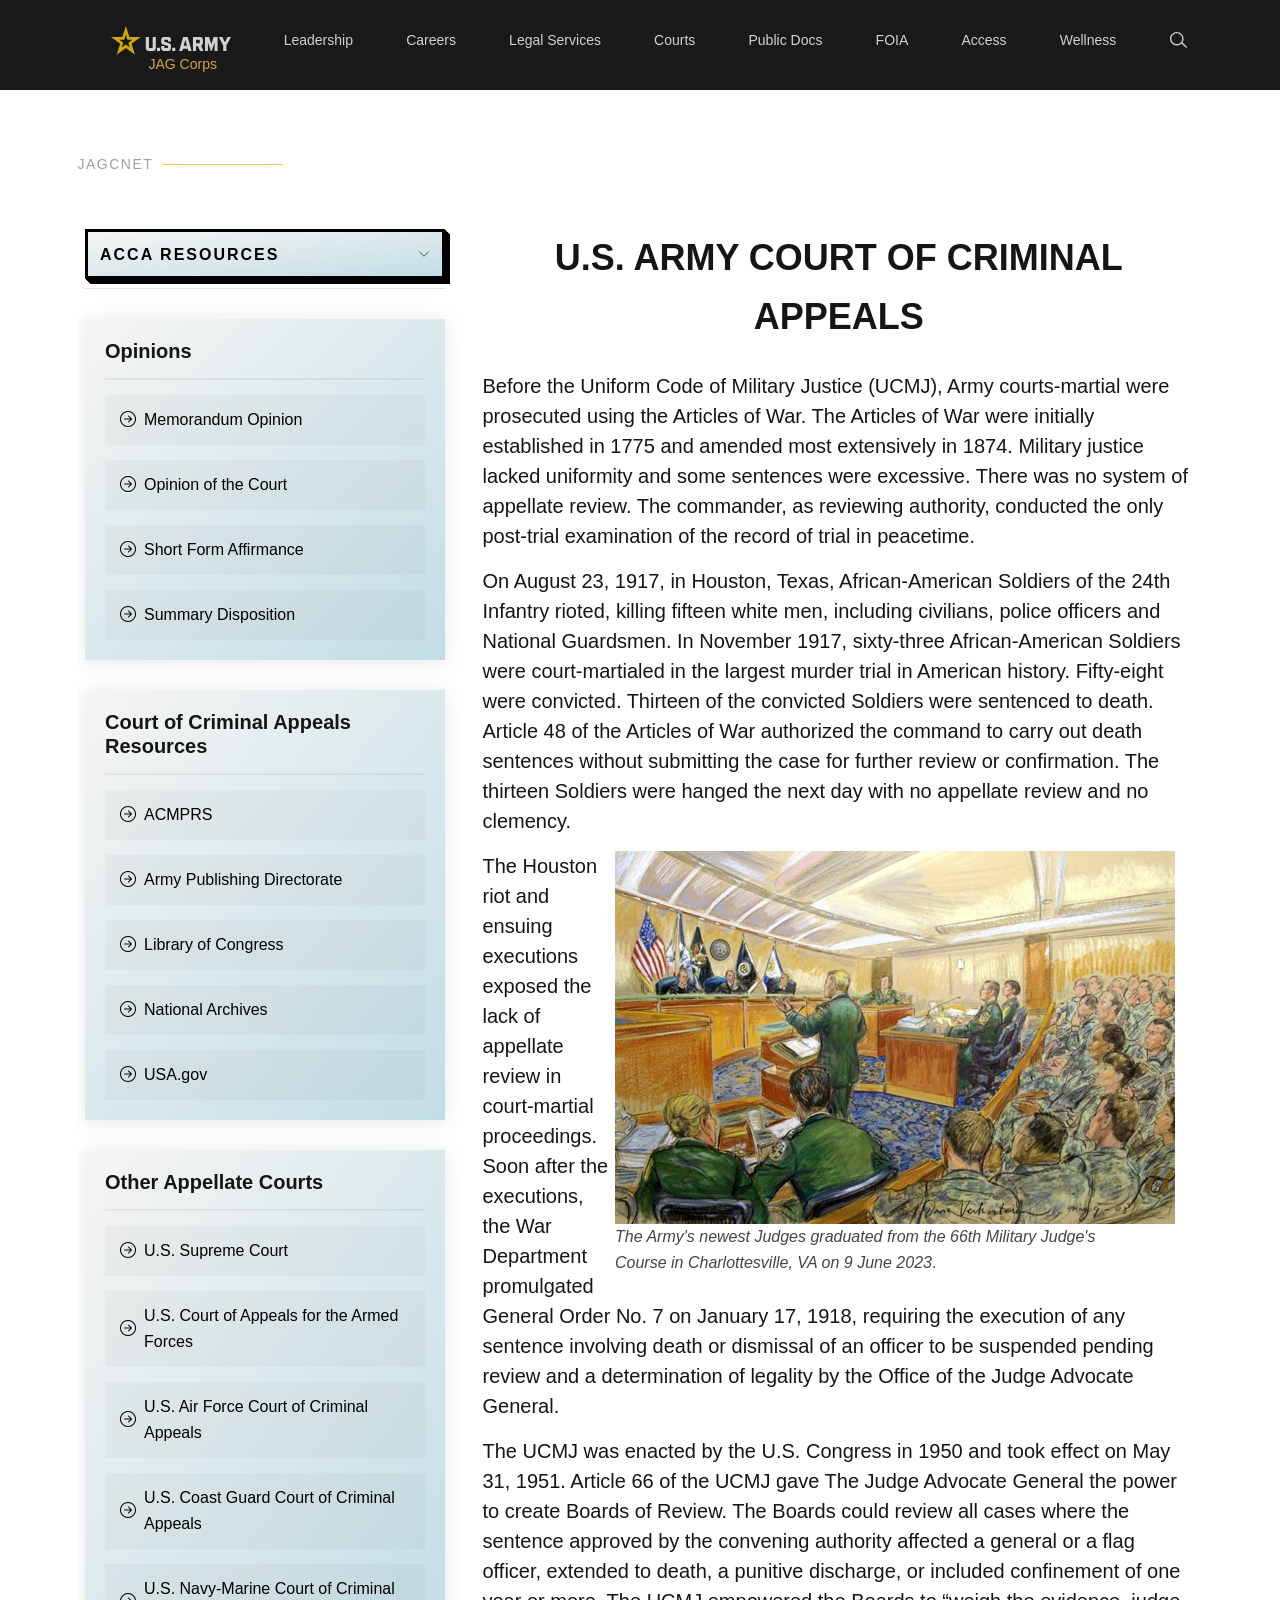
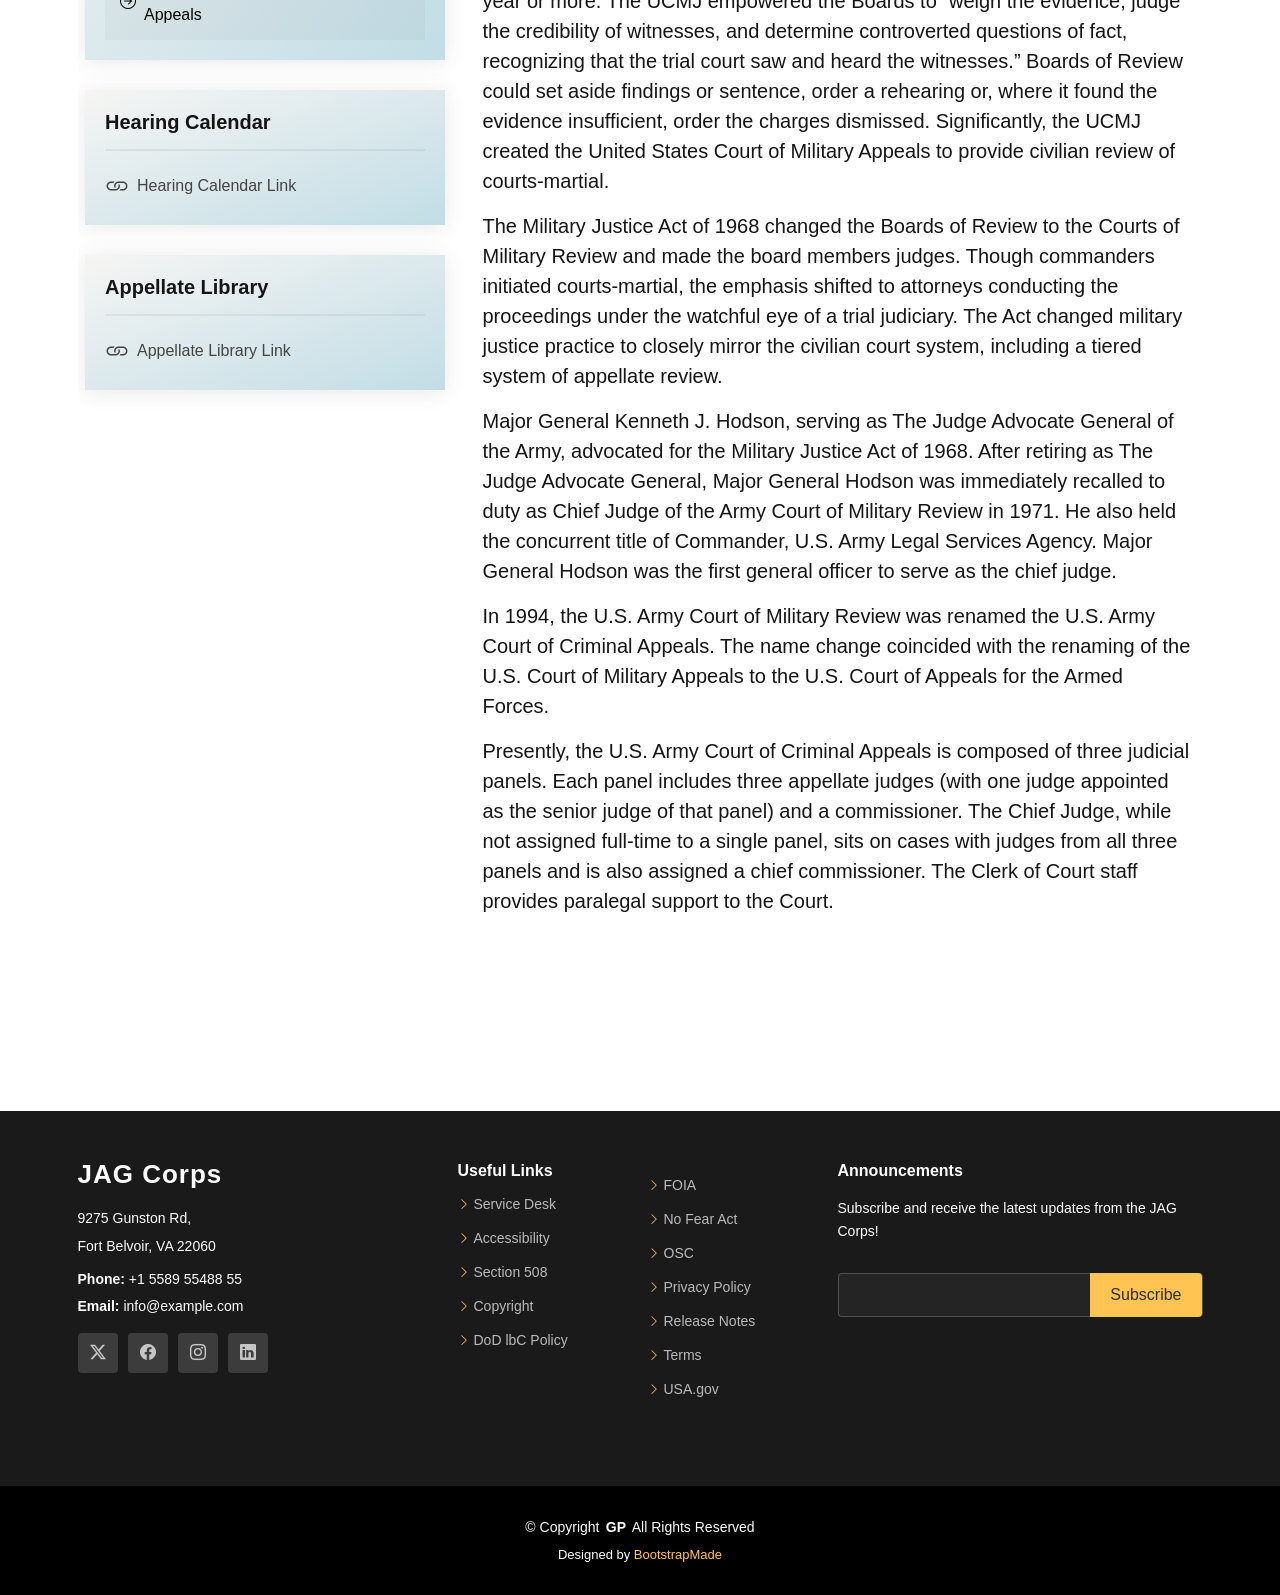
==== commit dde60bda: "updated Help page trial judiciary pae and appeals page" ====
--- a/appeals.html
+++ b/appeals.html
@@ -38,7 +38,7 @@
   ======================================================== -->
 </head>
 
-<body class="index-page">
+<body class="index-page service-details-page">
 
   <!-- Nav wrapper -->
   <div class="nav-container">
@@ -331,7 +331,7 @@
         <h2>Court Links</h2>
         <ul class="flex-links">
           <li>
-            <a href="https://www.jagcnet.army.mil/USATJ" target="_blank">U.S. Army Trial Judiciary</a>
+            <a href="./judiciary.html" target="_blank">U.S. Army Trial Judiciary</a>
           </li>
           <li>
             <a href="https://www.jagcnet.army.mil/Apps/eDocket/eDocketPublic.nsf" target="_blank">eDocket</a>
@@ -344,7 +344,7 @@
               Randomization Generator</a>
           </li>
           <li>
-            <a href="https://www.jagcnet.army.mil/ACCA" target="_blank">U.S. Army Court of Criminal Appeals</a>
+            <a href="./appeals.html" target="_blank">U.S. Army Court of Criminal Appeals</a>
           </li>
           <li>
             <a href="https://www.jagcnet.army.mil/ACCALibrary/cases/opinions/OC" target="_blank">ACCA APPELLATE
@@ -741,19 +741,19 @@
         <h2>Court Links</h2>
         <ul>
           <li>
+            <a href="./judiciary.html">U.S. Army Trial Judiciary (Website)</a>
+          </li>
+          <li>
             <a href="#">U.S. Army Trial Judiciary (Website)</a>
           </li>
           <li>
-            <a href="#">U.S. Army Trial Judiciary (Website)</a>
-          </li>
-          <li>
             <a href="#">Random Number Generator (Classic Version)</a>
           </li>
           <li>
             <a href="#">Court-Martial Panel Randomization Generator</a>
           </li>
           <li>
-            <a href="#">U.S. Army Court of Criminal Appeals (Website)</a>
+            <a href="./appeals.html">U.S. Army Court of Criminal Appeals (Website)</a>
           </li>
           <li>
             <a href="#">U.S. Army Court of Criminal Appeals (Opinions)</a>
@@ -925,6 +925,11 @@
 
   <!-- This is code for the overlay feature -->
   <div class="overlay"></div>
+
+
+
+
+
 
   <main class="main">
 
@@ -937,52 +942,163 @@
       <!-- Section Title -->
       <div class="container section-title" data-aos="fade-up">
         <h2>JAGCNet</h2>
-        <p>The History of the U.S. Army Court of Criminal Appeals</p>
-        <figure class="left">
-          <img class="judical-img" src="./assets/img/drawing.png" alt="">
-          <figcaption><i>The U.S. Army Court of Criminal Appeals Drawing</i>.</figcaption>
-        </figure>
-        
-        <p class="leader-style">Before the Uniform Code of Military Justice (UCMJ), Army courts-martial were prosecuted using the Articles of War. The
-        Articles of War were initially established in 1775 and amended most extensively in 1874. Military justice lacked
-        uniformity and some sentences were excessive. There was no system of appellate review. The commander, as reviewing
-        authority, conducted the only post-trial examination of the record of trial in peacetime.</p>
-        <p class="leader-style">On August 23, 1917, in Houston, Texas, African-American Soldiers of the 24th Infantry rioted, killing fifteen white men,
-        including civilians, police officers and National Guardsmen. In November 1917, sixty-three African-American Soldiers
-        were court-martialed in the largest murder trial in American history. Fifty-eight were convicted. Thirteen of the
-        convicted Soldiers were sentenced to death. Article 48 of the Articles of War authorized the command to carry out death
-        sentences without submitting the case for further review or confirmation. The thirteen Soldiers were hanged the next day
-        with no appellate review and no clemency.</p>
-        <p class="leader-style">The Houston riot and ensuing executions exposed the lack of appellate review in court-martial proceedings. Soon after
-        the executions, the War Department promulgated General Order No. 7 on January 17, 1918, requiring the execution of any
-        sentence involving death or dismissal of an officer to be suspended pending review and a determination of legality by
-        the Office of the Judge Advocate General.</p> 
-        <p class="leader-style">The UCMJ was enacted by the U.S. Congress in 1950 and took effect on May 31, 1951. Article 66 of the UCMJ gave The Judge
-        Advocate General the power to create Boards of Review. The Boards could review all cases where the sentence approved by
-        the convening authority affected a general or a flag officer, extended to death, a punitive discharge, or included
-        confinement of one year or more. The UCMJ empowered the Boards to “weigh the evidence, judge the credibility of
-        witnesses, and determine controverted questions of fact, recognizing that the trial court saw and heard the witnesses.”
-        Boards of Review could set aside findings or sentence, order a rehearing or, where it found the evidence insufficient,
-        order the charges dismissed. Significantly, the UCMJ created the United States Court of Military Appeals to provide
-        civilian review of courts-martial.</p>
-        <p class="leader-style">The Military Justice Act of 1968 changed the Boards of Review to the Courts of Military Review and made the board
-        members judges. Though commanders initiated courts-martial, the emphasis shifted to attorneys conducting the proceedings
-        under the watchful eye of a trial judiciary. The Act changed military justice practice to closely mirror the civilian
-        court system, including a tiered system of appellate review.</p> 
-        <p class="leader-style">Major General Kenneth J. Hodson, serving as The Judge Advocate General of the Army, advocated for the Military Justice
-        Act of 1968. After retiring as The Judge Advocate General, Major General Hodson was immediately recalled to duty as
-        Chief Judge of the Army Court of Military Review in 1971. He also held the concurrent title of Commander, U.S. Army
-        Legal Services Agency. Major General Hodson was the first general officer to serve as the chief judge.</p> 
-        <p class="leader-style">In 1994, the U.S. Army Court of Military Review was renamed the U.S. Army Court of Criminal Appeals. The name change
-        coincided with the renaming of the U.S. Court of Military Appeals to the U.S. Court of Appeals for the Armed Forces.</p> 
-        <p class="leader-style">Presently, the U.S. Army Court of Criminal Appeals is composed of three judicial panels. Each panel includes three
-        appellate judges (with one judge appointed as the senior judge of that panel) and a commissioner. The Chief Judge, while
-        not assigned full-time to a single panel, sits on cases with judges from all three panels and is also assigned a chief
-        commissioner. The Clerk of Court staff provides paralegal support to the Court.</p> 
-        
-        
+        <!-- <p>U.S Army Court of Criminal Appeals</p> -->
+
+        <main class="main">
+          <!-- Service Details Section -->
+          <section id="service-details" class="service-details section">
+            <div class="container">
+              <div class="row gy-5">
+
+                <div class="col-lg-4" data-aos="fade-up" data-aos-delay="100">
+
+                  <!-- accordion code starts here -->
+                  <div class="accordion accordion-flush" id="accordionFlushExample">
+                    <!-- button two -->
+                    <div class="accordion-item">
+                      <h2 class="accordion-header" id="flush-headingTwo">
+                        <button class="accordion-button collapsed button-54" type="button" data-bs-toggle="collapse"
+                          data-bs-target="#flush-collapseTwo" aria-expanded="false" aria-controls="flush-collapseTwo">
+                          ACCA Resources
+                        </button>
+                      </h2>
+                      <div id="flush-collapseTwo" class="accordion-collapse collapse" aria-labelledby="flush-headingTwo"
+                        data-bs-parent="#accordionFlushExample">
+                        <div class="accordion-body service-box">
+                          <div class="services-list">
+                            <a href="https://www.jagcnet.army.mil/Sites/acca.nsf/C1A77A9FB2B764DA8525856F006849AA/$FILE/ACCA%20R.%2035%20(Interim)%20(19%20May%202020).doc.pdf"
+                              target="_blank"><i class="bi bi-filetype-pdf"></i><span>Rules of the Court - Rule 35 (interim 19 May 2020)</span></a>
+                            <a href="https://www.jagcnet.army.mil/sites/acca.nsf/2D75C9BE986E0DD885257B4300516990/$FILE/ACCA%20Rules%2020190115.pdf" target="_blank"><i class="bi bi-filetype-pdf"></i><span>Rules of the Court - Effective 15 January 2019</span></a>
+                            <a href="https://www.jagcnet.army.mil/sites/acca.nsf/2D75C9BE986E0DD885257B4300516990/$FILE/ACCA%20Rules%2020180601.pdf" target="_blank"><i class="bi bi-filetype-pdf"></i><span>Rules of the Court - Effective 1 June 2018</span></a>
+                            <a href="https://www.jagcnet.army.mil/sites/acca.nsf/419D161BF775C46985257B4300518A1D/$FILE/ACCA%20Bar%20Admissions.pdf" target="_blank"><i class="bi bi-filetype-pdf"></i><span>Bar Admission</span></a>
+                            <a href="https://www.jagcnet.army.mil/sites/acca.nsf/0966CD5135CA002785257B430051E7DB/$FILE/Notice%20of%20Appearance.pdf" target="_blank"><i class="bi bi-filetype-pdf"></i><span>Notice of Appearance</span></a>
+                            <a href="https://www.jagcnet.army.mil/sites/acca.nsf/0EC84A8BB0228E7E85257B430052014A/$FILE/ACCA%20Citation%20Guide.pdf" target="_blank"><i class="bi bi-filetype-pdf"></i><span>Army Court Citation Guide</span></a>
+                            <a href="https://www.jagcnet.army.mil/Sites/ACCA.nsf/homeContent.xsp?open&documentId=D851EE1F7930583585257B43005231B0" target="_blank"><i class="bi bi-arrow-right-circle"></i><span>History of the Court</span></a>
+                            <a href="https://www.jagcnet.army.mil/Sites/ACCA.nsf/homeContent.xsp?open&documentId=22563C2CF5F522C885257B4300524AB4" target="_blank"><i class="bi bi-arrow-right-circle"></i><span>Contact Us</span></a>
+                            <a href="https://www.jagcnet.army.mil/TDS" target="_blank"><i
+                                class="bi bi-arrow-right-circle"></i><span>References / Regulations / Pamphlets</span></a>
+                            <a href="https://www.jagcnet.army.mil/Sites/ACCA.nsf/homeContent.xsp?open&documentId=9FB06303763F8D9A85257B430052AA36" target="_blank"><i class="bi bi-arrow-right-circle"></i><span>Request Records</span></a>
+                            <a href="https://www.jagcnet.army.mil/Sites/ACCA.nsf/homeContent.xsp?open&documentId=5D43DA05091A516B85257B43005496C2" target="_blank"><i class="bi bi-arrow-right-circle"></i><span>Reading Room</span></a>
+                    
+                          </div>
+                        </div>
+                      </div>
+                    </div><!-- button two end -->
+                    <div class="service-box">
+                      <h4>Opinions</h4>
+                      <div class="services-list">
+                        <a href="https://www.jagcnet.army.mil/ACCALibrary/cases/opinions/MO"
+                          target="_blank"><i class="bi bi-arrow-right-circle"></i><span>Memorandum Opinion</span></a>
+                        <a href="https://www.jagcnet.army.mil/ACCALibrary/cases/opinions/OC" target="_blank"><i
+                            class="bi bi-arrow-right-circle"></i><span>Opinion of the Court</span></a>
+                        <a href="https://www.jagcnet.army.mil/ACCALibrary/cases/opinions/SF" target="_blank"><i class="bi bi-arrow-right-circle"></i><span>Short Form Affirmance</span></a>
+                        <a href="https://www.jagcnet.army.mil/ACCALibrary/cases/opinions/SD" target="_blank"><i class="bi bi-arrow-right-circle"></i><span>Summary Disposition</span></a>
+                      </div>
+                    </div><!-- End Services List -->
+                    <div class="service-box">
+                      <h4>Court of Criminal Appeals Resources</h4>
+                      <div class="services-list">
+                        <a href="https://www.jagcnet.army.mil/ACMPRS"
+                          target="_blank"><i class="bi bi-arrow-right-circle"></i><span>ACMPRS</span></a>
+                        <a href="https://armypubs.army.mil/" target="_blank"><i
+                            class="bi bi-arrow-right-circle"></i><span>Army Publishing Directorate</span></a>
+                        <a href="https://www.loc.gov/collections/military-legal-resources/?q=" target="_blank"><i class="bi bi-arrow-right-circle"></i><span>Library of Congress</span></a>
+                        <a href="https://www.archives.gov/" target="_blank"><i class="bi bi-arrow-right-circle"></i><span>National Archives</span></a>
+                        <a href="https://www.usa.gov/" target="_blank"><i class="bi bi-arrow-right-circle"></i><span>USA.gov</span></a>
+                      </div>
+                    </div><!-- End Services List -->
+                    <div class="service-box">
+                      <h4>Other Appellate Courts</h4>
+                      <div class="services-list">
+                        <a href="https://www.supremecourt.gov/"
+                          target="_blank"><i class="bi bi-arrow-right-circle"></i><span>U.S. Supreme Court</span></a>
+                        <a href="https://www.armfor.uscourts.gov/newcaaf/home.htm" target="_blank"><i
+                            class="bi bi-arrow-right-circle"></i><span>U.S. Court of Appeals for the Armed Forces</span></a>
+                        <a href="https://afcca.law.af.mil/" target="_blank"><i class="bi bi-arrow-right-circle"></i><span>U.S. Air Force Court of Criminal Appeals</span></a>
+                        <a href="https://www.uscg.mil/legal/cca/Court_of_Criminal_Appeals" target="_blank"><i class="bi bi-arrow-right-circle"></i><span>U.S. Coast Guard Court of Criminal Appeals</span></a>
+                        <a href="https://www.jag.navy.mil/nmcca.htm" target="_blank"><i class="bi bi-arrow-right-circle"></i><span>U.S. Navy-Marine Court of Criminal Appeals</span></a>
+                      </div>
+                    </div><!-- End Services List -->
+                    <div class="service-box">
+                      <h4>Hearing Calendar</h4>
+                      <div class="download-catalog">
+                        <a href="https://www.jagcnet.army.mil/ACCALibrary/cases/upcominghearings" target="_blank"><i class="bi bi-link"></i><span>Hearing
+                            Calendar Link</span></a>
+                    
+                      </div>
+                    </div><!-- End Services List -->
+                    <div class="service-box">
+                      <h4>Appellate Library</h4>
+                      <div class="download-catalog">
+                        <a href="https://www.jagcnet.army.mil/ACCALibrary/cases?categoryKey=pending" target="_blank"><i
+                            class="bi bi-link"></i><span>Appellate Library Link</span></a>
+                    
+                      </div>
+                    </div><!-- End Services List -->
+                  </div> <!-- accordion code ends here -->
+
+                </div><!-- end of the 1st secton  -->
+
+                <div class="col-lg-8 ps-lg-5" data-aos="fade-up" data-aos-delay="200">
+                    <p class="new-title">U.S. Army Court of Criminal Appeals</p>
+                <p class="leader-style">Before the Uniform Code of Military Justice (UCMJ), Army courts-martial were prosecuted using the Articles of War. The
+                Articles of War were initially established in 1775 and amended most extensively in 1874. Military justice lacked
+                uniformity and some sentences were excessive. There was no system of appellate review. The commander, as reviewing
+                authority, conducted the only post-trial examination of the record of trial in peacetime.</p>
+                  
+                <p class="leader-style">On August 23, 1917, in Houston, Texas, African-American Soldiers of the 24th Infantry rioted, killing fifteen white men,
+                including civilians, police officers and National Guardsmen. In November 1917, sixty-three African-American Soldiers
+                were court-martialed in the largest murder trial in American history. Fifty-eight were convicted. Thirteen of the
+                convicted Soldiers were sentenced to death. Article 48 of the Articles of War authorized the command to carry out death
+                sentences without submitting the case for further review or confirmation. The thirteen Soldiers were hanged the next day
+                with no appellate review and no clemency.</p>
+                <figure class="left">
+                  <img class="judical-img" src="./assets/img/drawing.png" alt="">
+                  <figcaption><i>The Army's newest Judges graduated from the 66th Military Judge's <br> Course in Charlottesville, VA on
+                      9 June 2023</i>.</figcaption>
+                </figure>
+                <p class="leader-style">The Houston riot and ensuing executions exposed the lack of appellate review in court-martial proceedings. Soon after
+                the executions, the War Department promulgated General Order No. 7 on January 17, 1918, requiring the execution of any
+                sentence involving death or dismissal of an officer to be suspended pending review and a determination of legality by
+                the Office of the Judge Advocate General.</p>
+                <p class="leader-style">The UCMJ was enacted by the U.S. Congress in 1950 and took effect on May 31, 1951. Article 66 of the UCMJ gave The Judge
+                Advocate General the power to create Boards of Review. The Boards could review all cases where the sentence approved by
+                the convening authority affected a general or a flag officer, extended to death, a punitive discharge, or included
+                confinement of one year or more. The UCMJ empowered the Boards to “weigh the evidence, judge the credibility of
+                witnesses, and determine controverted questions of fact, recognizing that the trial court saw and heard the witnesses.”
+                Boards of Review could set aside findings or sentence, order a rehearing or, where it found the evidence insufficient,
+                order the charges dismissed. Significantly, the UCMJ created the United States Court of Military Appeals to provide
+                civilian review of courts-martial.</p>
+                <p class="leader-style">The Military Justice Act of 1968 changed the Boards of Review to the Courts of Military Review and made the board
+                members judges. Though commanders initiated courts-martial, the emphasis shifted to attorneys conducting the proceedings
+                under the watchful eye of a trial judiciary. The Act changed military justice practice to closely mirror the civilian
+                court system, including a tiered system of appellate review.</p>
+              
+                <p class="leader-style">Major General Kenneth J. Hodson, serving as The Judge Advocate General of the Army, advocated for the Military Justice
+                Act of 1968. After retiring as The Judge Advocate General, Major General Hodson was immediately recalled to duty as
+                Chief Judge of the Army Court of Military Review in 1971. He also held the concurrent title of Commander, U.S. Army
+                Legal Services Agency. Major General Hodson was the first general officer to serve as the chief judge.
+                </p>
+                <p class="leader-style">In 1994, the U.S. Army Court of Military Review was renamed the U.S. Army Court of Criminal Appeals. The name change
+                coincided with the renaming of the U.S. Court of Military Appeals to the U.S. Court of Appeals for the Armed Forces.
+                </p>
+                <p class="leader-style">Presently, the U.S. Army Court of Criminal Appeals is composed of three judicial panels. Each panel includes three
+                appellate judges (with one judge appointed as the senior judge of that panel) and a commissioner. The Chief Judge, while
+                not assigned full-time to a single panel, sits on cases with judges from all three panels and is also assigned a chief
+                commissioner. The Clerk of Court staff provides paralegal support to the Court.
+                </p>
+                  
+                 
+                </div>
+              </div>
+            </div>
+          </section><!-- /Service Details Section -->
+        </main>
+
+
+
       </div><!-- End Section Title -->
-      
+
 
 
 
@@ -1019,9 +1135,7 @@
           <div class="col-lg-2 col-md-3 footer-links">
             <h4>Useful Links</h4>
             <ul>
-              <li><i class="bi bi-chevron-right"></i> <a
-                  href="https://www.jagcnet.army.mil/Sites/jagc.nsf/homeContent.xsp?documentId=218620BDB3FCBE65852587F70061B77F"
-                  target="_blank"> Service Desk</a></li>
+              <li><i class="bi bi-chevron-right"></i> <a href="./helpdesk.html" target="_blank"> Service Desk</a></li>
               <li><i class="bi bi-chevron-right"></i> <a
                   href="https://www.army.mil/armyequityandinclusion#org-accessibility" target="_blank">
                   Accessibility</a></li>
--- a/assets/css/main.css
+++ b/assets/css/main.css
@@ -1,4 +1,4 @@
-/**
+Rieger/**
 * Template Name: Gp
 * Template URL: https://bootstrapmade.com/gp-free-multipurpose-html-bootstrap-template/
 * Updated: Jun 14 2024 with Bootstrap v5.3.3
@@ -130,6 +130,9 @@
   margin-top: 75px;
 }
 
+
+
+
 /* New Header styles-------------------------------------  */
 /* desktop nav container */
 .nav-container {
@@ -768,6 +771,15 @@
 /* hides the logo on the mobile */
 .new-mobile-logo.active {
   display: none;
+}
+
+/* Code for the leadership subheads */
+.sub-head p {
+  display: flex;
+  justify-content: center;
+  font-size: 36px;
+  font-weight: 700;
+
 }
 
 /* Media Queries */
@@ -2453,10 +2465,22 @@
   position: relative;
 }
 
+.page-title .my-heading {
+  padding: 40px 0;
+  /* border-top: 1px solid color-mix(in srgb, var(--default-color), transparent 90%); */
+}
+
+.page-title .my-heading h1 {
+  font-size: 38px;
+  font-weight: 700;
+}
+
 .page-title .heading {
   padding: 80px 0;
   border-top: 1px solid color-mix(in srgb, var(--default-color), transparent 90%);
 }
+
+
 
 .page-title .heading h1 {
   font-size: 38px;
@@ -2544,6 +2568,10 @@
   position: relative;
 }
 
+.section-title.custom-header {
+  padding-bottom: 20px;
+}
+
 .section-title h2 {
   font-size: 14px;
   font-weight: 500;
@@ -2565,6 +2593,15 @@
   margin: 4px 10px;
 }
 
+.accordion-item {
+    border-top: 0;
+    margin-bottom: 30px;
+}
+
+.section-title .accordion-item h2::after {
+  background: none;
+}
+
 .section-title p {
   color: var(--heading-color);
   margin: 0;
@@ -2574,10 +2611,17 @@
   margin-bottom: 25px;
 }
 
+.section-title p.custom-service {
+  font-weight: normal;
+  text-transform: none;
+  font-size: 2rem;
+}
+
+
 .section-title p.leader-style {
   font-weight: normal;
   text-transform: none;
-  font-size: 2.5rem;
+  font-size: 2rem;
   line-height: 1.5;
   margin-bottom: 15px;  
   
@@ -2594,7 +2638,7 @@
 
 ul.judical li {
    font-weight: normal;
-   font-size: 2.5rem;
+   font-size: 2rem;
    list-style-type: disc;
    line-height: 1.5;
    margin-bottom: 15px;
@@ -2608,7 +2652,7 @@
 }
 
 figure {
-float: left;
+float: right;
 margin: 0px 20px 0px 0px;
   
 }
@@ -3119,6 +3163,10 @@
 }
 
 @media (max-width: 575px) {
+.sub-head p {
+  font-size: 16px;
+}
+
 section, .section {
     padding: 10px 0;
 }
@@ -3423,9 +3471,15 @@
   bottom: 15px;
 }
 
+
+
 .row.leader-row {
+  justify-content: center;
   background-color: #fff;
-}
+  margin-bottom: 45px;
+}
+
+
 
 /*--------------------------------------------------------------
 # Contact Section
@@ -3619,11 +3673,21 @@
 .service-details .service-box {
   padding: 20px;
   box-shadow: 0px 2px 20px color-mix(in srgb, var(--default-color), transparent 88%);
+  /* background-image: linear-gradient(to bottom right, #FDFCFB, #E2D1C3); */
+  /* background-image: linear-gradient(to bottom right, #bccbde, #c2dde6); */
+  background-image: linear-gradient(to bottom right, #f6f5f3, #c2dde6);
+ 
+}
+
+section.service-details {
+  margin-top: 0px;
 }
 
 .service-details .service-box+.service-box {
   margin-top: 30px;
 }
+
+
 
 .service-details .service-box h4 {
   font-size: 20px;
@@ -3631,11 +3695,14 @@
   border-bottom: 2px solid color-mix(in srgb, var(--default-color), transparent 92%);
   padding-bottom: 15px;
   margin-bottom: 15px;
+  
 }
 
 .service-details .services-list a {
-  color: color-mix(in srgb, var(--default-color), transparent 20%);
+  /* color: color-mix(in srgb, var(--default-color), transparent 20%); */
+  /* background-color: color-mix(in srgb, var(--default-color), transparent 96%); */
   background-color: color-mix(in srgb, var(--default-color), transparent 96%);
+  color: #000;
   display: flex;
   align-items: center;
   padding: 12px 15px;
@@ -3650,22 +3717,43 @@
 .service-details .services-list a i {
   font-size: 16px;
   margin-right: 8px;
-  color: var(--accent-color);
-}
+  /* color: var(--accent-color); */
+  color: black;
+}
+
+
 
 .service-details .services-list a.active {
   color: var(--contrast-color);
   background-color: var(--accent-color);
+  
 }
 
 .service-details .services-list a.active i {
   color: var(--contrast-color);
-}
-
-.service-details .services-list a:hover {
-  background-color: color-mix(in srgb, var(--accent-color), transparent 95%);
-  color: var(--accent-color);
-}
+  
+}
+
+.service-details .services-list a:hover i {
+  color: #fff;
+  transition: all 0.4s ease 0s;
+  
+}
+
+.service-details .services-list  a:hover   {
+  /* background-color: color-mix(in srgb, var(--accent-color), transparent 95%); */
+  /* color: var(--accent-color); */
+  /* color: red; */
+color: #ffffff !important;
+/* background: #e05915; */
+background: #7dce94;
+border-color: #f6b93b !important;
+transition: all 0.4s ease 0s;
+font-size: 2rem;
+}
+
+
+
 
 .service-details .download-catalog a {
   color: var(--default-color);
@@ -3676,6 +3764,8 @@
   border-top: 1px solid color-mix(in srgb, var(--default-color), transparent 90%);
 }
 
+
+
 .service-details .download-catalog a:first-child {
   border-top: 0;
   padding-top: 0;
@@ -3688,20 +3778,33 @@
 .service-details .download-catalog a i {
   font-size: 24px;
   margin-right: 8px;
-  color: var(--accent-color);
+  /* color: var(--accent-color); */
 }
 
 .service-details .download-catalog a:hover {
-  color: var(--accent-color);
+color: #fff;
+background: #7dce94;
+border-color: #f6b93b !important;
+transition: all 0.4s ease 0s;
+font-size: 2rem;
 }
 
 .service-details .help-box {
-  background-color: var(--accent-color);
+  /* background-color: var(--accent-color); */
+  /* background-color: #A9A9A9; */
+  /* background-image: linear-gradient(-20deg, #00cdac 0%, #8ddad5 100%); */
+  background-image: linear-gradient(-20deg, #A9A9A9 0%, #eee 100%);
   color: var(--contrast-color);
   margin-top: 30px;
   padding: 30px 15px;
 }
 
+.service-details .help-box img {
+ width: 40%;
+}
+
+
+
 .service-details .help-box .help-icon {
   font-size: 48px;
 }
@@ -3722,6 +3825,15 @@
 
 .service-details p {
   font-size: 15px;
+  font-weight: normal;
+  text-transform: none;
+}
+
+.service-details p.new-title {
+  text-align: center;
+  font-size: 36px;
+  font-weight: 700;
+  text-transform: uppercase;
 }
 
 .service-details ul {
@@ -3740,6 +3852,42 @@
   font-size: 20px;
   margin-right: 8px;
   color: var(--accent-color);
+}
+
+
+
+/* CSS button 54*/
+.button-54 {
+  font-family: "Open Sans", sans-serif;
+  font-size: 16px;
+  letter-spacing: 2px;
+  text-decoration: none;
+  text-transform: uppercase;
+  color: #000;
+  cursor: pointer;
+  border: 3px solid;
+  padding: 0.25em 0.5em;
+  box-shadow: 1px 1px 0px 0px, 2px 2px 0px 0px, 3px 3px 0px 0px, 4px 4px 0px 0px, 5px 5px 0px 0px;
+  position: relative;
+  user-select: none;
+  -webkit-user-select: none;
+  touch-action: manipulation;
+  height: 50px;
+  font-weight: bold;
+  background-image: linear-gradient(to bottom right, #f6f5f3, #c2dde6);
+}
+
+.button-54:active {
+  box-shadow: 0px 0px 0px 0px;
+  top: 5px;
+  left: 5px;
+  
+}
+
+@media (min-width: 768px) {
+  .button-54 {
+    padding: 0.25em 0.75em;
+  }
 }
 
 /*--------------------------------------------------------------
@@ -3907,9 +4055,9 @@
 /*--------------------------------------------------------------
 # Starter Section Section
 --------------------------------------------------------------*/
-.starter-section {
-  /* Add your styles here */
-}
+/* .starter-section {
+ 
+} */
 
 /*--------------------------------------------------------------
 # View the Biographies paragrph bottom of leadership page
@@ -3949,6 +4097,12 @@
 
 
 @media (max-width: 500px) {
+.service-details p.new-title {
+    
+    font-size: 22px;
+   
+}
+
   .section-title p.leader-style {
     font-weight: normal;
     text-transform: none;
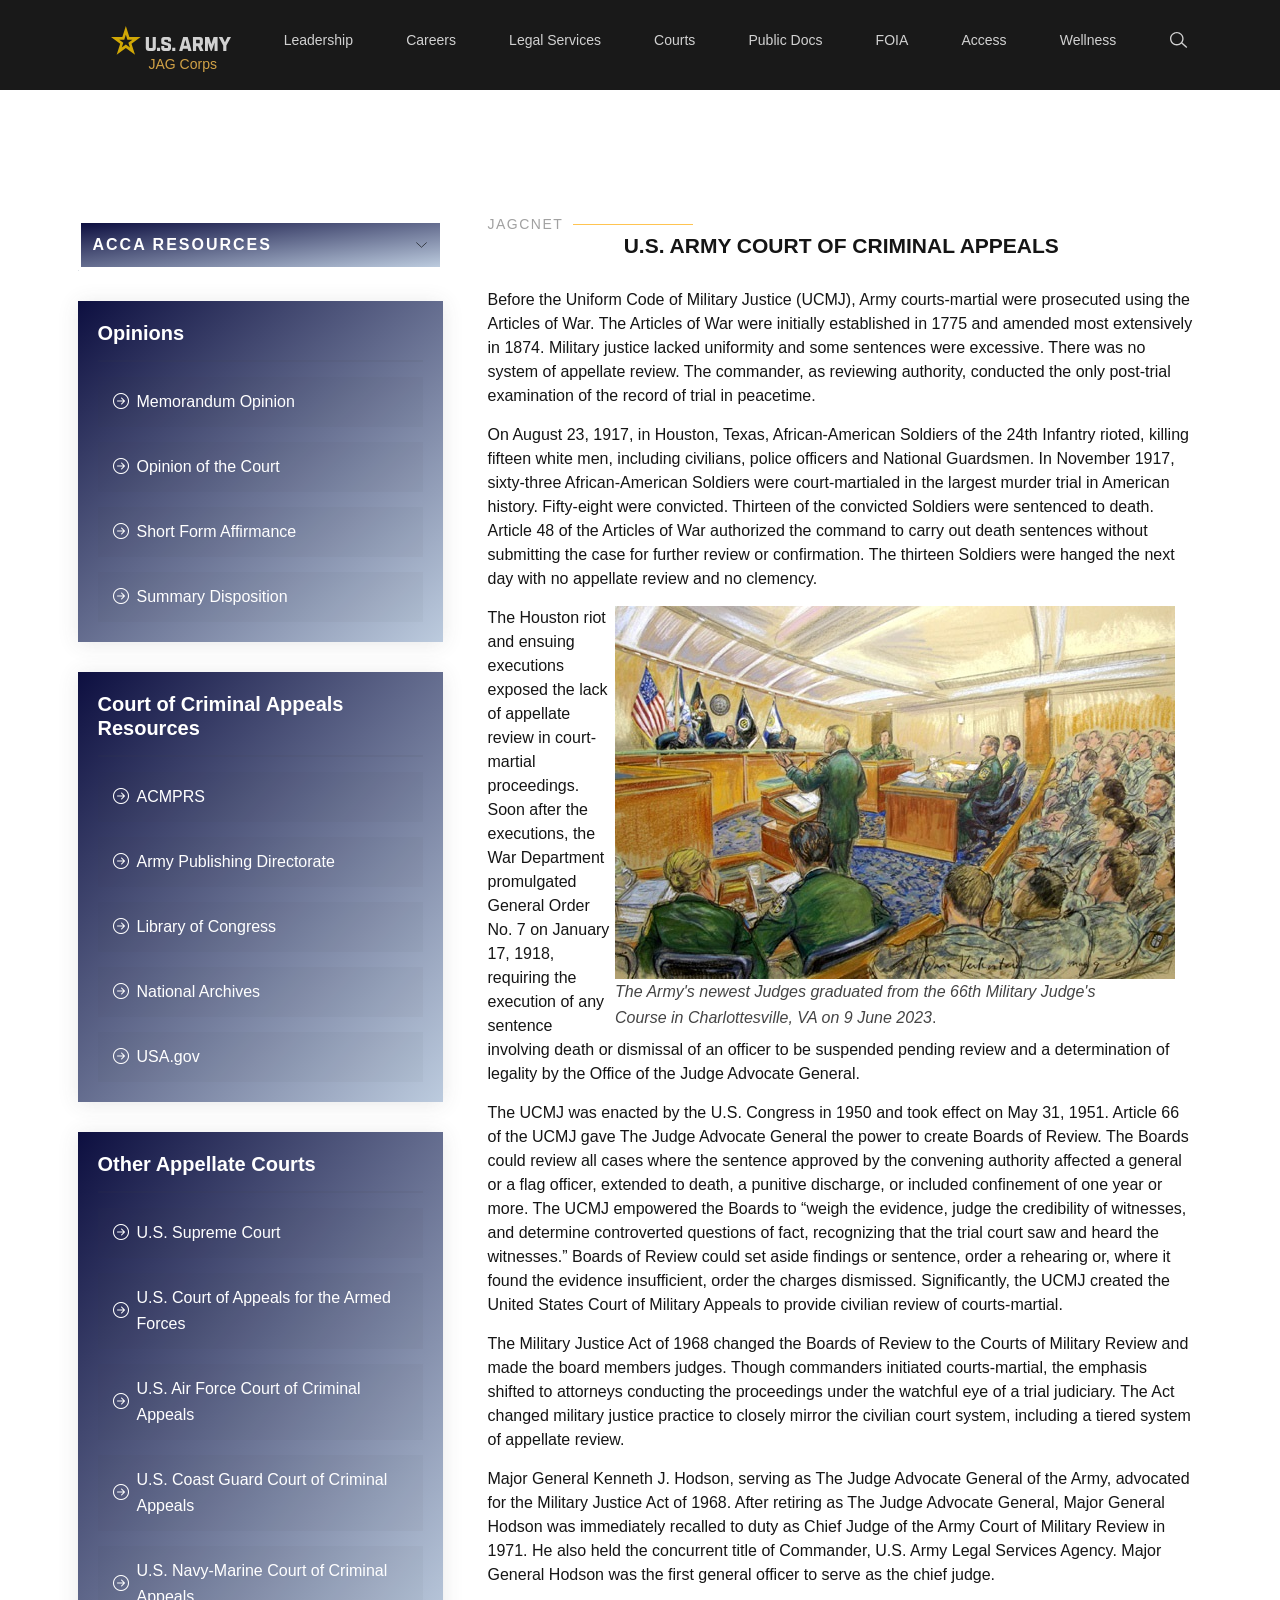
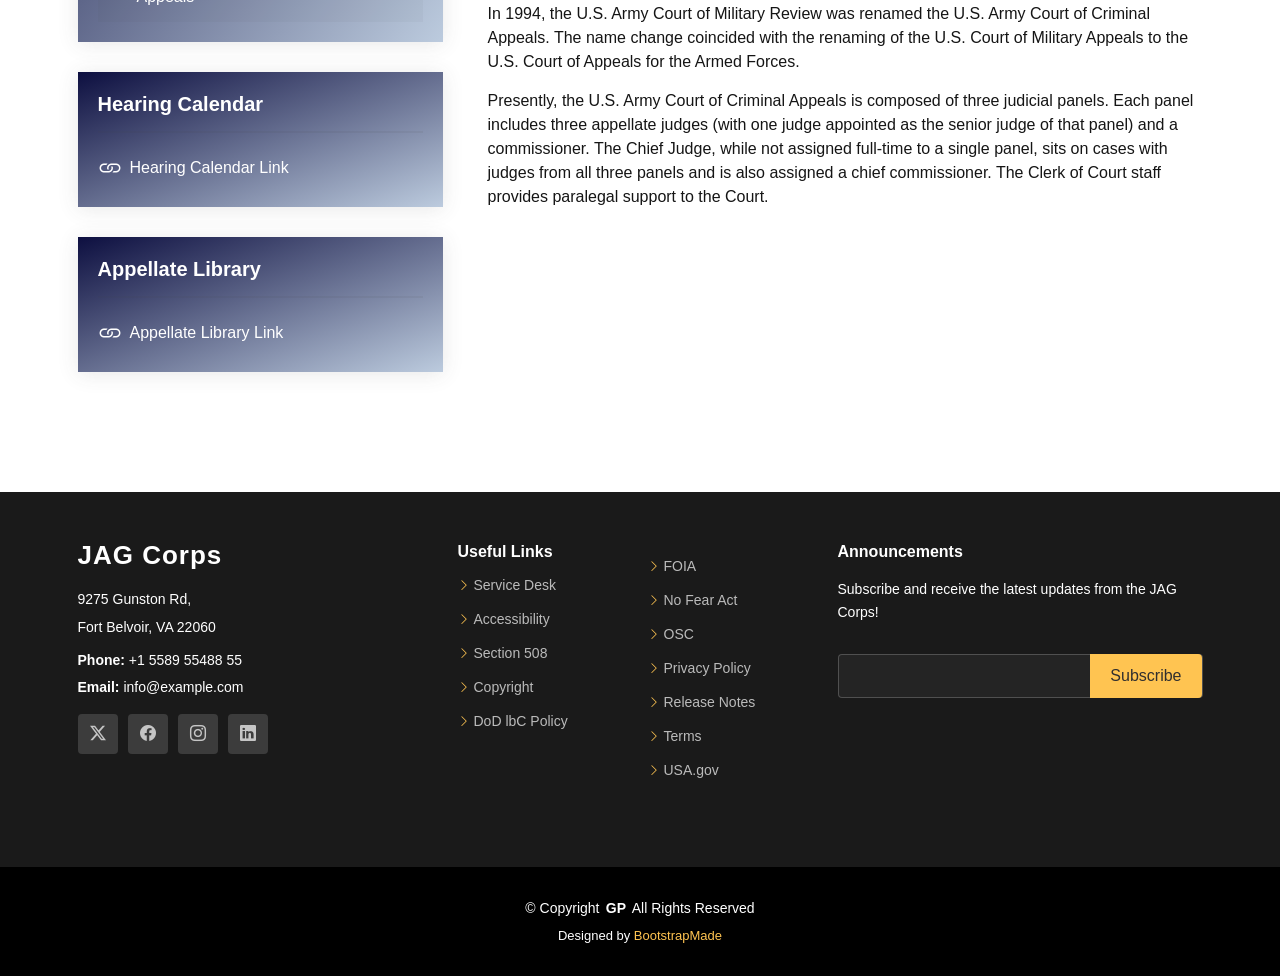
==== commit 20e9e1bc: "updated Court pages" ====
--- a/appeals.html
+++ b/appeals.html
@@ -939,9 +939,7 @@
     <!-- /Call To Action Section -->
     <!-- Team Section -->
     <section id="team" class="team section">
-      <!-- Section Title -->
-      <div class="container section-title" data-aos="fade-up">
-        <h2>JAGCNet</h2>
+      
         <!-- <p>U.S Army Court of Criminal Appeals</p> -->
 
         <main class="main">
@@ -1038,8 +1036,10 @@
                   </div> <!-- accordion code ends here -->
 
                 </div><!-- end of the 1st secton  -->
-
+                <!-- Section Title -->
                 <div class="col-lg-8 ps-lg-5" data-aos="fade-up" data-aos-delay="200">
+                  <div class="container section-title" data-aos="fade-up">
+                    <h2>JAGCNet</h2>
                     <p class="new-title">U.S. Army Court of Criminal Appeals</p>
                 <p class="leader-style">Before the Uniform Code of Military Justice (UCMJ), Army courts-martial were prosecuted using the Articles of War. The
                 Articles of War were initially established in 1775 and amended most extensively in 1874. Military justice lacked
--- a/assets/css/main.css
+++ b/assets/css/main.css
@@ -2621,7 +2621,7 @@
 .section-title p.leader-style {
   font-weight: normal;
   text-transform: none;
-  font-size: 2rem;
+  font-size: 1.6rem;
   line-height: 1.5;
   margin-bottom: 15px;  
   
@@ -2656,12 +2656,29 @@
 margin: 0px 20px 0px 0px;
   
 }
+figure.float-left {
+  float: left;
+}
 
 img.judical-img {
    width: 100%;
    
 }
 
+figure.center {
+  display: block;
+  float: none;
+  margin: 0 auto;
+}
+
+.service-details ul.tds-service{
+  font-size: 1.6rem;
+}
+
+.service-details ul li.tds-li{
+  
+  padding-left: 25px;
+}
 
 
 /*--------------------------------------------------------------
@@ -3163,6 +3180,13 @@
 }
 
 @media (max-width: 575px) {
+  figure.my-mobile {
+    display: none;
+  }
+  .service-details ul.tds-service {
+    font-size: 1.5rem;
+}
+
 .sub-head p {
   font-size: 16px;
 }
@@ -3675,7 +3699,7 @@
   box-shadow: 0px 2px 20px color-mix(in srgb, var(--default-color), transparent 88%);
   /* background-image: linear-gradient(to bottom right, #FDFCFB, #E2D1C3); */
   /* background-image: linear-gradient(to bottom right, #bccbde, #c2dde6); */
-  background-image: linear-gradient(to bottom right, #f6f5f3, #c2dde6);
+  background-image: linear-gradient(to bottom right, #0d0f40, #bccbde);
  
 }
 
@@ -3695,14 +3719,14 @@
   border-bottom: 2px solid color-mix(in srgb, var(--default-color), transparent 92%);
   padding-bottom: 15px;
   margin-bottom: 15px;
-  
+  color: #fff;
 }
 
 .service-details .services-list a {
   /* color: color-mix(in srgb, var(--default-color), transparent 20%); */
   /* background-color: color-mix(in srgb, var(--default-color), transparent 96%); */
   background-color: color-mix(in srgb, var(--default-color), transparent 96%);
-  color: #000;
+  color: #fff;
   display: flex;
   align-items: center;
   padding: 12px 15px;
@@ -3718,7 +3742,7 @@
   font-size: 16px;
   margin-right: 8px;
   /* color: var(--accent-color); */
-  color: black;
+  color: #fff;
 }
 
 
@@ -3746,7 +3770,7 @@
   /* color: red; */
 color: #ffffff !important;
 /* background: #e05915; */
-background: #7dce94;
+background: #d9a918;
 border-color: #f6b93b !important;
 transition: all 0.4s ease 0s;
 font-size: 2rem;
@@ -3756,7 +3780,8 @@
 
 
 .service-details .download-catalog a {
-  color: var(--default-color);
+  /* color: var(--default-color); */
+  color: #fff;
   display: flex;
   align-items: center;
   padding: 10px 0;
@@ -3783,7 +3808,7 @@
 
 .service-details .download-catalog a:hover {
 color: #fff;
-background: #7dce94;
+background: #d9a918;
 border-color: #f6b93b !important;
 transition: all 0.4s ease 0s;
 font-size: 2rem;
@@ -3831,7 +3856,7 @@
 
 .service-details p.new-title {
   text-align: center;
-  font-size: 36px;
+  font-size: 2.1rem;
   font-weight: 700;
   text-transform: uppercase;
 }
@@ -3863,7 +3888,7 @@
   letter-spacing: 2px;
   text-decoration: none;
   text-transform: uppercase;
-  color: #000;
+  color: #fff;
   cursor: pointer;
   border: 3px solid;
   padding: 0.25em 0.5em;
@@ -3874,7 +3899,7 @@
   touch-action: manipulation;
   height: 50px;
   font-weight: bold;
-  background-image: linear-gradient(to bottom right, #f6f5f3, #c2dde6);
+  background-image: linear-gradient(to bottom right, #0d0f40, #bccbde);
 }
 
 .button-54:active {
@@ -3882,6 +3907,13 @@
   top: 5px;
   left: 5px;
   
+}
+
+.accordion-button:not(.collapsed) {
+    /* color: var(--bs-accordion-active-color); */
+    background-color: var(--bs-accordion-active-bg);
+    box-shadow: inset 0 calc(-1 * var(--bs-accordion-border-width)) 0 var(--bs-accordion-border-color);
+    color: #fff;
 }
 
 @media (min-width: 768px) {
@@ -4098,9 +4130,12 @@
 
 @media (max-width: 500px) {
 .service-details p.new-title {
-    
     font-size: 22px;
    
+}
+.service-details p.new-title.sub-page {
+    font-size: 22px;
+   margin-top: 45px;
 }
 
   .section-title p.leader-style {
